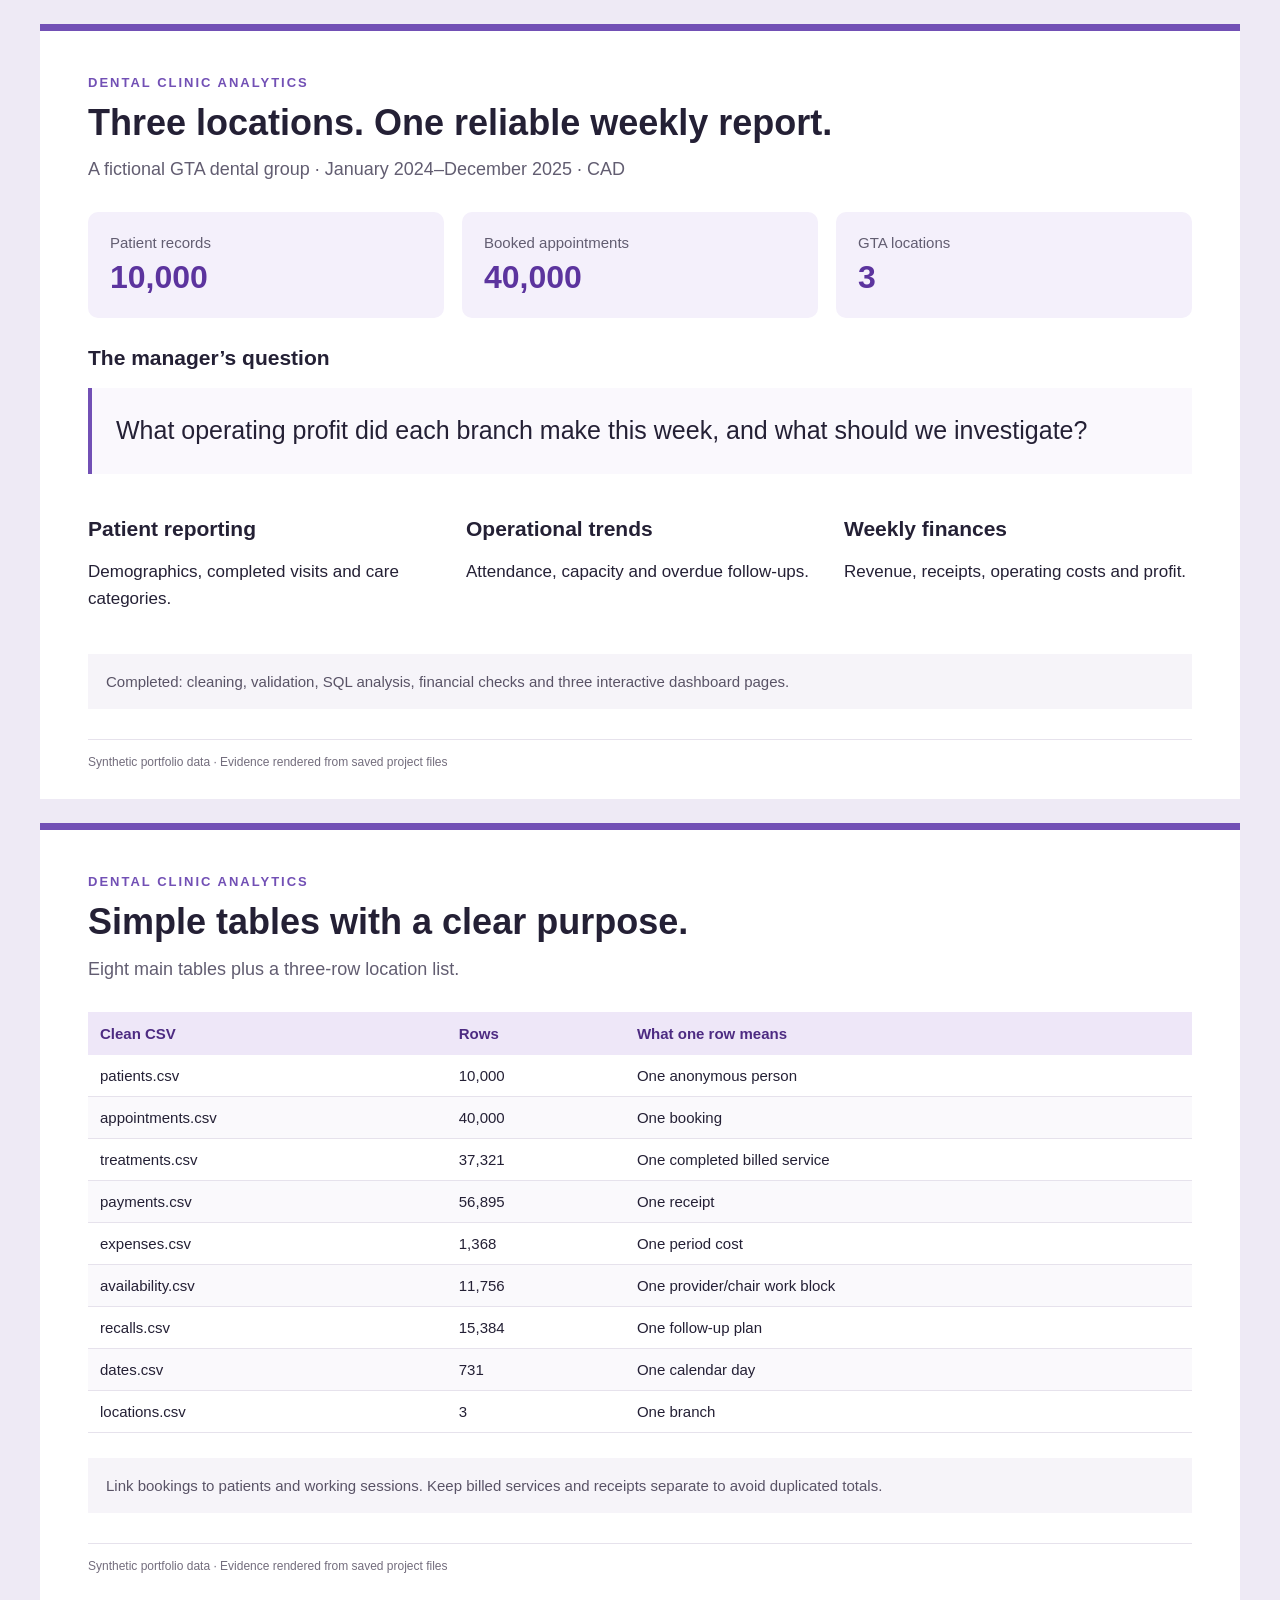
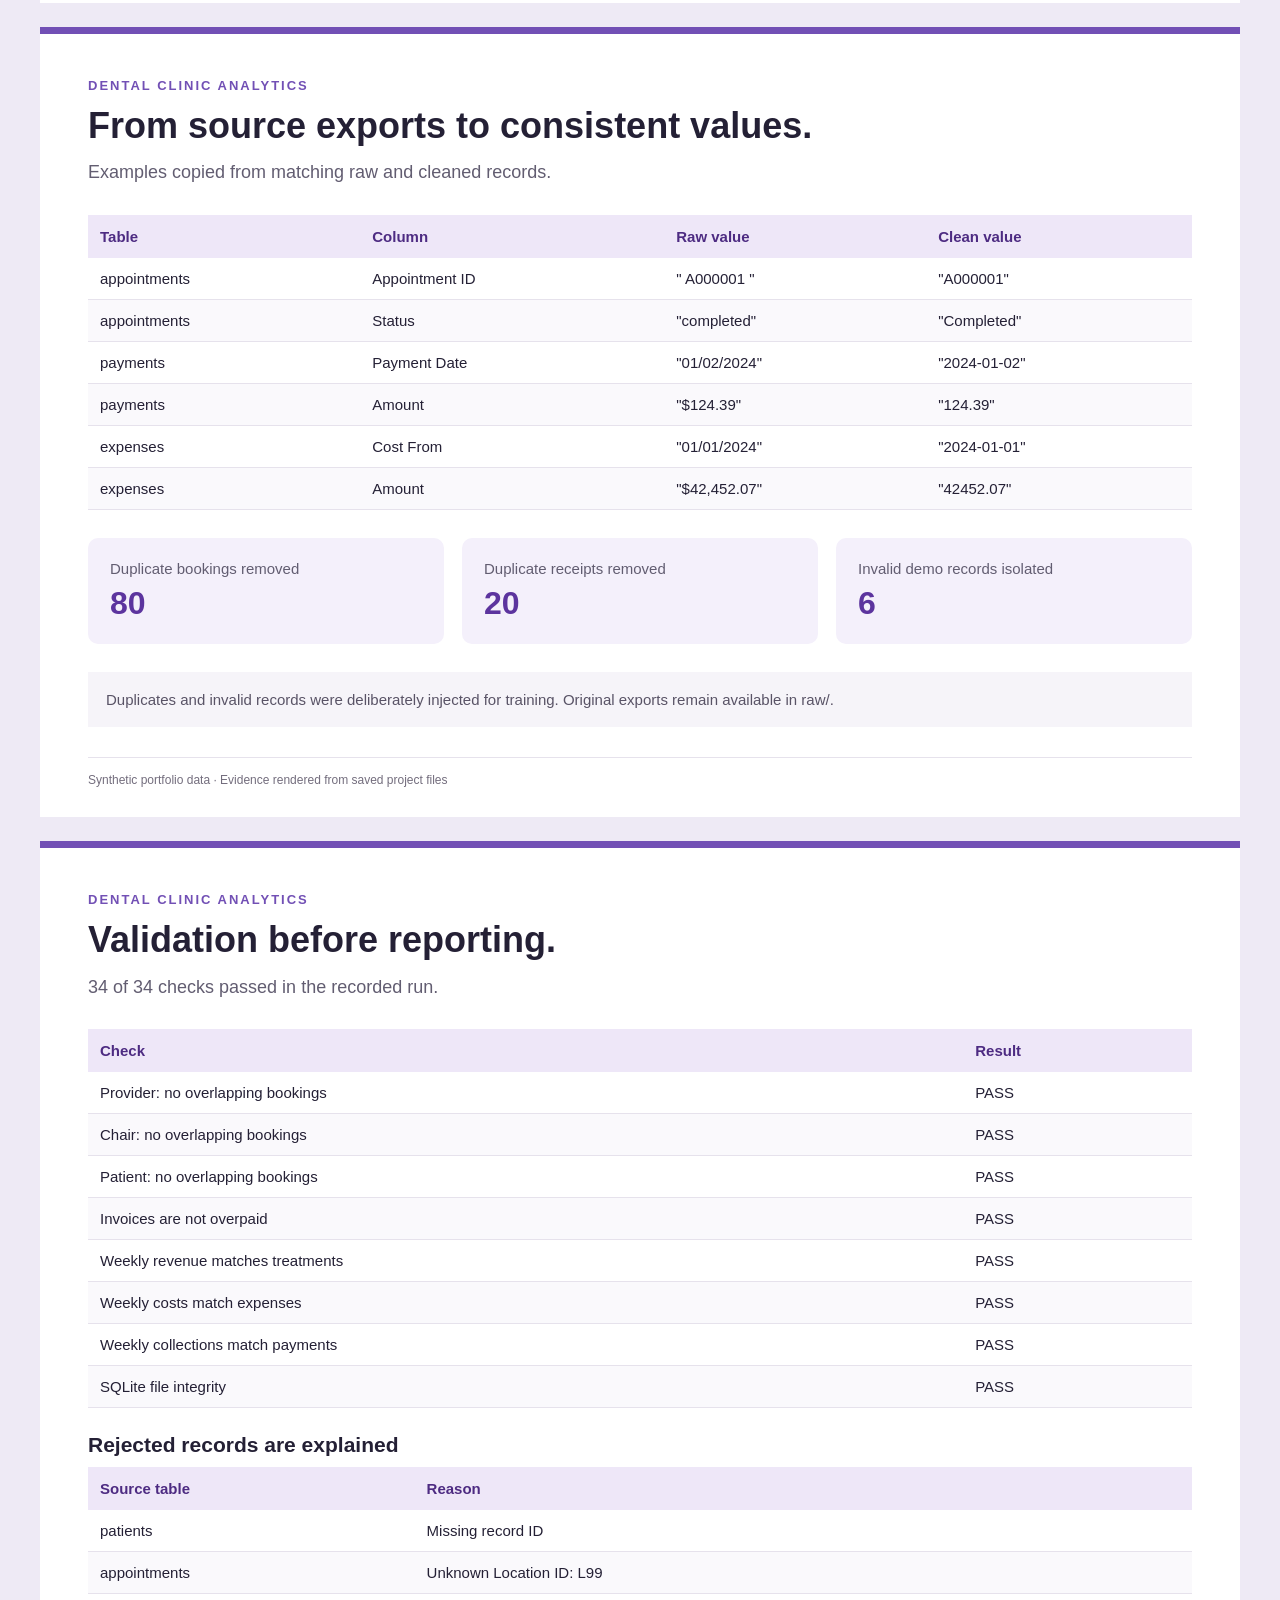
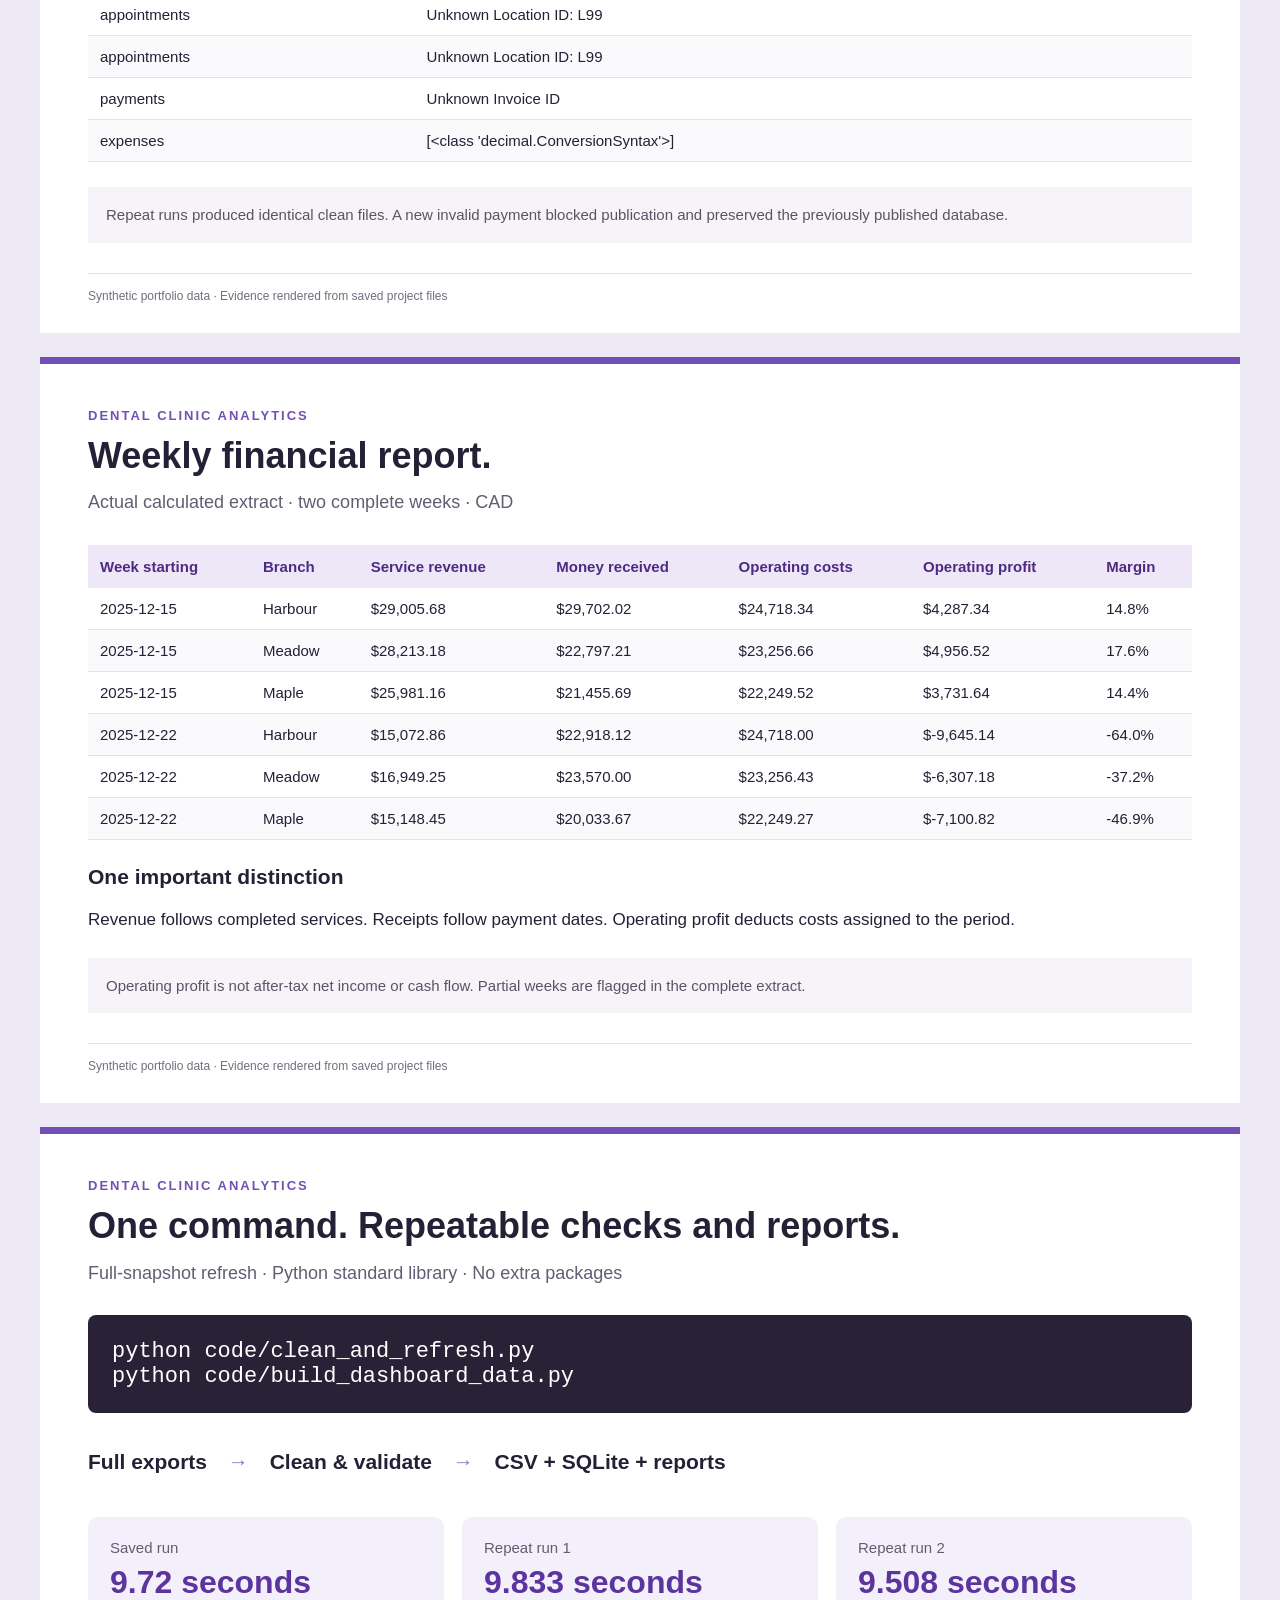
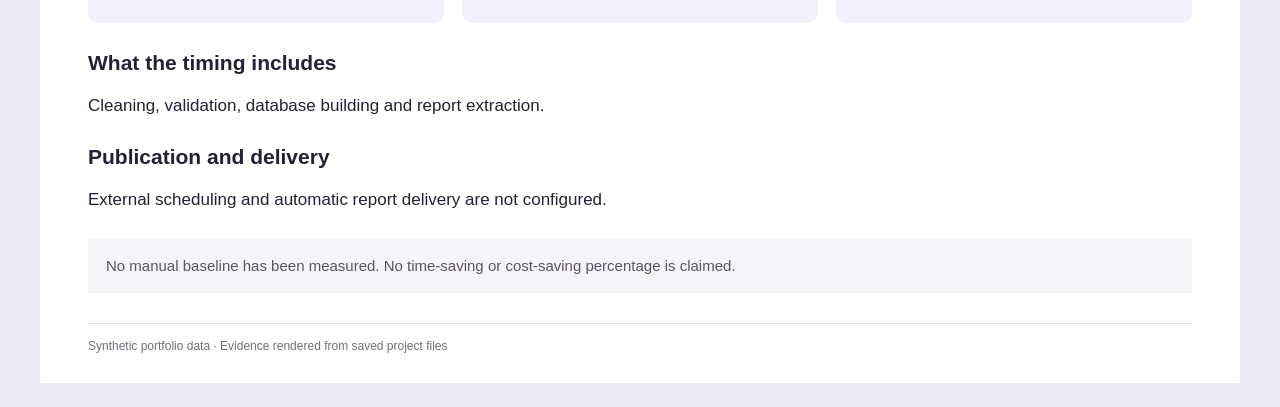
==== docs/evidence.html @ 17d29b0f "Add dental clinic analytics case study and interactive dashboards" ====
<!doctype html><html lang="en"><meta charset="utf-8"><title>Dental analytics — saved evidence</title><style>*{box-sizing:border-box}body{margin:0;background:#eeeaf5;color:#242035;font:17px -apple-system,BlinkMacSystemFont,"Segoe UI",sans-serif}section{width:1200px;background:#fff;margin:24px auto;padding:44px 48px 30px;border-top:7px solid #7250b5}h1{font-size:36px;line-height:1.15;margin:12px 0}h2{font-size:21px;margin:25px 0 10px}.eyebrow{font-size:13px;letter-spacing:2px;font-weight:700;color:#7250b5}.subtitle{color:#625d71;margin:0 0 28px;font-size:18px}.metrics{display:flex;gap:18px;margin:28px 0}.metric{flex:1;background:#f4f0fb;border-radius:10px;padding:22px}.metric div{font-size:15px;color:#625d71}.metric strong{display:block;font-size:32px;margin-top:8px;color:#5c349e}.columns{display:flex;gap:30px}.columns>div{flex:1}p{line-height:1.6}blockquote{margin:18px 0;padding:24px;border-left:4px solid #7250b5;background:#faf8fd;font-size:25px;line-height:1.5}table{width:100%;border-collapse:collapse;font-size:15px;table-layout:auto}th{text-align:left;background:#eee7f8;padding:13px 12px;color:#4d2b82}td{padding:12px;border-bottom:1px solid #e6e2ec;overflow-wrap:anywhere}tbody tr:nth-child(even){background:#faf9fc}.note{background:#f6f4f9;padding:16px 18px;color:#595366;font-size:15px;line-height:1.55;margin-top:25px}pre{font-size:22px;padding:24px;background:#292236;color:#fff;border-radius:8px}.flow{padding:15px 0;font-size:21px;font-weight:600}.flow span{padding:0 15px;color:#9476c6}footer{border-top:1px solid #e6e2ec;margin-top:30px;padding-top:15px;font-size:12px;color:#736d7d}</style><body><section id="01-project-scope"><div class="eyebrow">DENTAL CLINIC ANALYTICS</div><h1>Three locations. One reliable weekly report.</h1><p class="subtitle">A fictional GTA dental group · January 2024–December 2025 · CAD</p><div class="metrics"><div class="metric"><div>Patient records</div><strong>10,000</strong></div><div class="metric"><div>Booked appointments</div><strong>40,000</strong></div><div class="metric"><div>GTA locations</div><strong>3</strong></div></div><h2>The manager’s question</h2><blockquote>What operating profit did each branch make this week, and what should we investigate?</blockquote><div class="columns"><div><h2>Patient reporting</h2><p>Demographics, completed visits and care categories.</p></div><div><h2>Operational trends</h2><p>Attendance, capacity and overdue follow-ups.</p></div><div><h2>Weekly finances</h2><p>Revenue, receipts, operating costs and profit.</p></div></div><p class="note">Completed: cleaning, validation, SQL analysis, financial checks and three interactive dashboard pages.</p><footer>Synthetic portfolio data · Evidence rendered from saved project files</footer></section><section id="02-data-tables"><div class="eyebrow">DENTAL CLINIC ANALYTICS</div><h1>Simple tables with a clear purpose.</h1><p class="subtitle">Eight main tables plus a three-row location list.</p><table><thead><tr><th>Clean CSV</th><th>Rows</th><th>What one row means</th></tr></thead><tbody><tr><td>patients.csv</td><td>10,000</td><td>One anonymous person</td></tr><tr><td>appointments.csv</td><td>40,000</td><td>One booking</td></tr><tr><td>treatments.csv</td><td>37,321</td><td>One completed billed service</td></tr><tr><td>payments.csv</td><td>56,895</td><td>One receipt</td></tr><tr><td>expenses.csv</td><td>1,368</td><td>One period cost</td></tr><tr><td>availability.csv</td><td>11,756</td><td>One provider/chair work block</td></tr><tr><td>recalls.csv</td><td>15,384</td><td>One follow-up plan</td></tr><tr><td>dates.csv</td><td>731</td><td>One calendar day</td></tr><tr><td>locations.csv</td><td>3</td><td>One branch</td></tr></tbody></table><p class="note">Link bookings to patients and working sessions. Keep billed services and receipts separate to avoid duplicated totals.</p><footer>Synthetic portfolio data · Evidence rendered from saved project files</footer></section><section id="03-cleaning-examples"><div class="eyebrow">DENTAL CLINIC ANALYTICS</div><h1>From source exports to consistent values.</h1><p class="subtitle">Examples copied from matching raw and cleaned records.</p><table><thead><tr><th>Table</th><th>Column</th><th>Raw value</th><th>Clean value</th></tr></thead><tbody><tr><td>appointments</td><td>Appointment ID</td><td>&quot; A000001 &quot;</td><td>&quot;A000001&quot;</td></tr><tr><td>appointments</td><td>Status</td><td>&quot;completed&quot;</td><td>&quot;Completed&quot;</td></tr><tr><td>payments</td><td>Payment Date</td><td>&quot;01/02/2024&quot;</td><td>&quot;2024-01-02&quot;</td></tr><tr><td>payments</td><td>Amount</td><td>&quot;$124.39&quot;</td><td>&quot;124.39&quot;</td></tr><tr><td>expenses</td><td>Cost From</td><td>&quot;01/01/2024&quot;</td><td>&quot;2024-01-01&quot;</td></tr><tr><td>expenses</td><td>Amount</td><td>&quot;$42,452.07&quot;</td><td>&quot;42452.07&quot;</td></tr></tbody></table><div class="metrics"><div class="metric"><div>Duplicate bookings removed</div><strong>80</strong></div><div class="metric"><div>Duplicate receipts removed</div><strong>20</strong></div><div class="metric"><div>Invalid demo records isolated</div><strong>6</strong></div></div><p class="note">Duplicates and invalid records were deliberately injected for training. Original exports remain available in raw/.</p><footer>Synthetic portfolio data · Evidence rendered from saved project files</footer></section><section id="04-quality-checks"><div class="eyebrow">DENTAL CLINIC ANALYTICS</div><h1>Validation before reporting.</h1><p class="subtitle">34 of 34 checks passed in the recorded run.</p><table><thead><tr><th>Check</th><th>Result</th></tr></thead><tbody><tr><td>Provider: no overlapping bookings</td><td>PASS</td></tr><tr><td>Chair: no overlapping bookings</td><td>PASS</td></tr><tr><td>Patient: no overlapping bookings</td><td>PASS</td></tr><tr><td>Invoices are not overpaid</td><td>PASS</td></tr><tr><td>Weekly revenue matches treatments</td><td>PASS</td></tr><tr><td>Weekly costs match expenses</td><td>PASS</td></tr><tr><td>Weekly collections match payments</td><td>PASS</td></tr><tr><td>SQLite file integrity</td><td>PASS</td></tr></tbody></table><h2>Rejected records are explained</h2><table><thead><tr><th>Source table</th><th>Reason</th></tr></thead><tbody><tr><td>patients</td><td>Missing record ID</td></tr><tr><td>appointments</td><td>Unknown Location ID: L99</td></tr><tr><td>appointments</td><td>Unknown Location ID: L99</td></tr><tr><td>appointments</td><td>Unknown Location ID: L99</td></tr><tr><td>payments</td><td>Unknown Invoice ID</td></tr><tr><td>expenses</td><td>[&lt;class &#x27;decimal.ConversionSyntax&#x27;&gt;]</td></tr></tbody></table><p class="note">Repeat runs produced identical clean files. A new invalid payment blocked publication and preserved the previously published database.</p><footer>Synthetic portfolio data · Evidence rendered from saved project files</footer></section><section id="05-weekly-report"><div class="eyebrow">DENTAL CLINIC ANALYTICS</div><h1>Weekly financial report.</h1><p class="subtitle">Actual calculated extract · two complete weeks · CAD</p><table><thead><tr><th>Week starting</th><th>Branch</th><th>Service revenue</th><th>Money received</th><th>Operating costs</th><th>Operating profit</th><th>Margin</th></tr></thead><tbody><tr><td>2025-12-15</td><td>Harbour</td><td>$29,005.68</td><td>$29,702.02</td><td>$24,718.34</td><td>$4,287.34</td><td>14.8%</td></tr><tr><td>2025-12-15</td><td>Meadow</td><td>$28,213.18</td><td>$22,797.21</td><td>$23,256.66</td><td>$4,956.52</td><td>17.6%</td></tr><tr><td>2025-12-15</td><td>Maple</td><td>$25,981.16</td><td>$21,455.69</td><td>$22,249.52</td><td>$3,731.64</td><td>14.4%</td></tr><tr><td>2025-12-22</td><td>Harbour</td><td>$15,072.86</td><td>$22,918.12</td><td>$24,718.00</td><td>$-9,645.14</td><td>-64.0%</td></tr><tr><td>2025-12-22</td><td>Meadow</td><td>$16,949.25</td><td>$23,570.00</td><td>$23,256.43</td><td>$-6,307.18</td><td>-37.2%</td></tr><tr><td>2025-12-22</td><td>Maple</td><td>$15,148.45</td><td>$20,033.67</td><td>$22,249.27</td><td>$-7,100.82</td><td>-46.9%</td></tr></tbody></table><h2>One important distinction</h2><p>Revenue follows completed services. Receipts follow payment dates. Operating profit deducts costs assigned to the period.</p><p class="note">Operating profit is not after-tax net income or cash flow. Partial weeks are flagged in the complete extract.</p><footer>Synthetic portfolio data · Evidence rendered from saved project files</footer></section><section id="06-automation"><div class="eyebrow">DENTAL CLINIC ANALYTICS</div><h1>One command. Repeatable checks and reports.</h1><p class="subtitle">Full-snapshot refresh · Python standard library · No extra packages</p><pre>python code/clean_and_refresh.py<br>python code/build_dashboard_data.py</pre><div class="flow">Full exports <span>→</span> Clean &amp; validate <span>→</span> CSV + SQLite + reports</div><div class="metrics"><div class="metric"><div>Saved run</div><strong>9.72 seconds</strong></div><div class="metric"><div>Repeat run 1</div><strong>9.833 seconds</strong></div><div class="metric"><div>Repeat run 2</div><strong>9.508 seconds</strong></div></div><h2>What the timing includes</h2><p>Cleaning, validation, database building and report extraction.</p><h2>Publication and delivery</h2><p>External scheduling and automatic report delivery are not configured.</p><p class="note">No manual baseline has been measured. No time-saving or cost-saving percentage is claimed.</p><footer>Synthetic portfolio data · Evidence rendered from saved project files</footer></section></body></html>
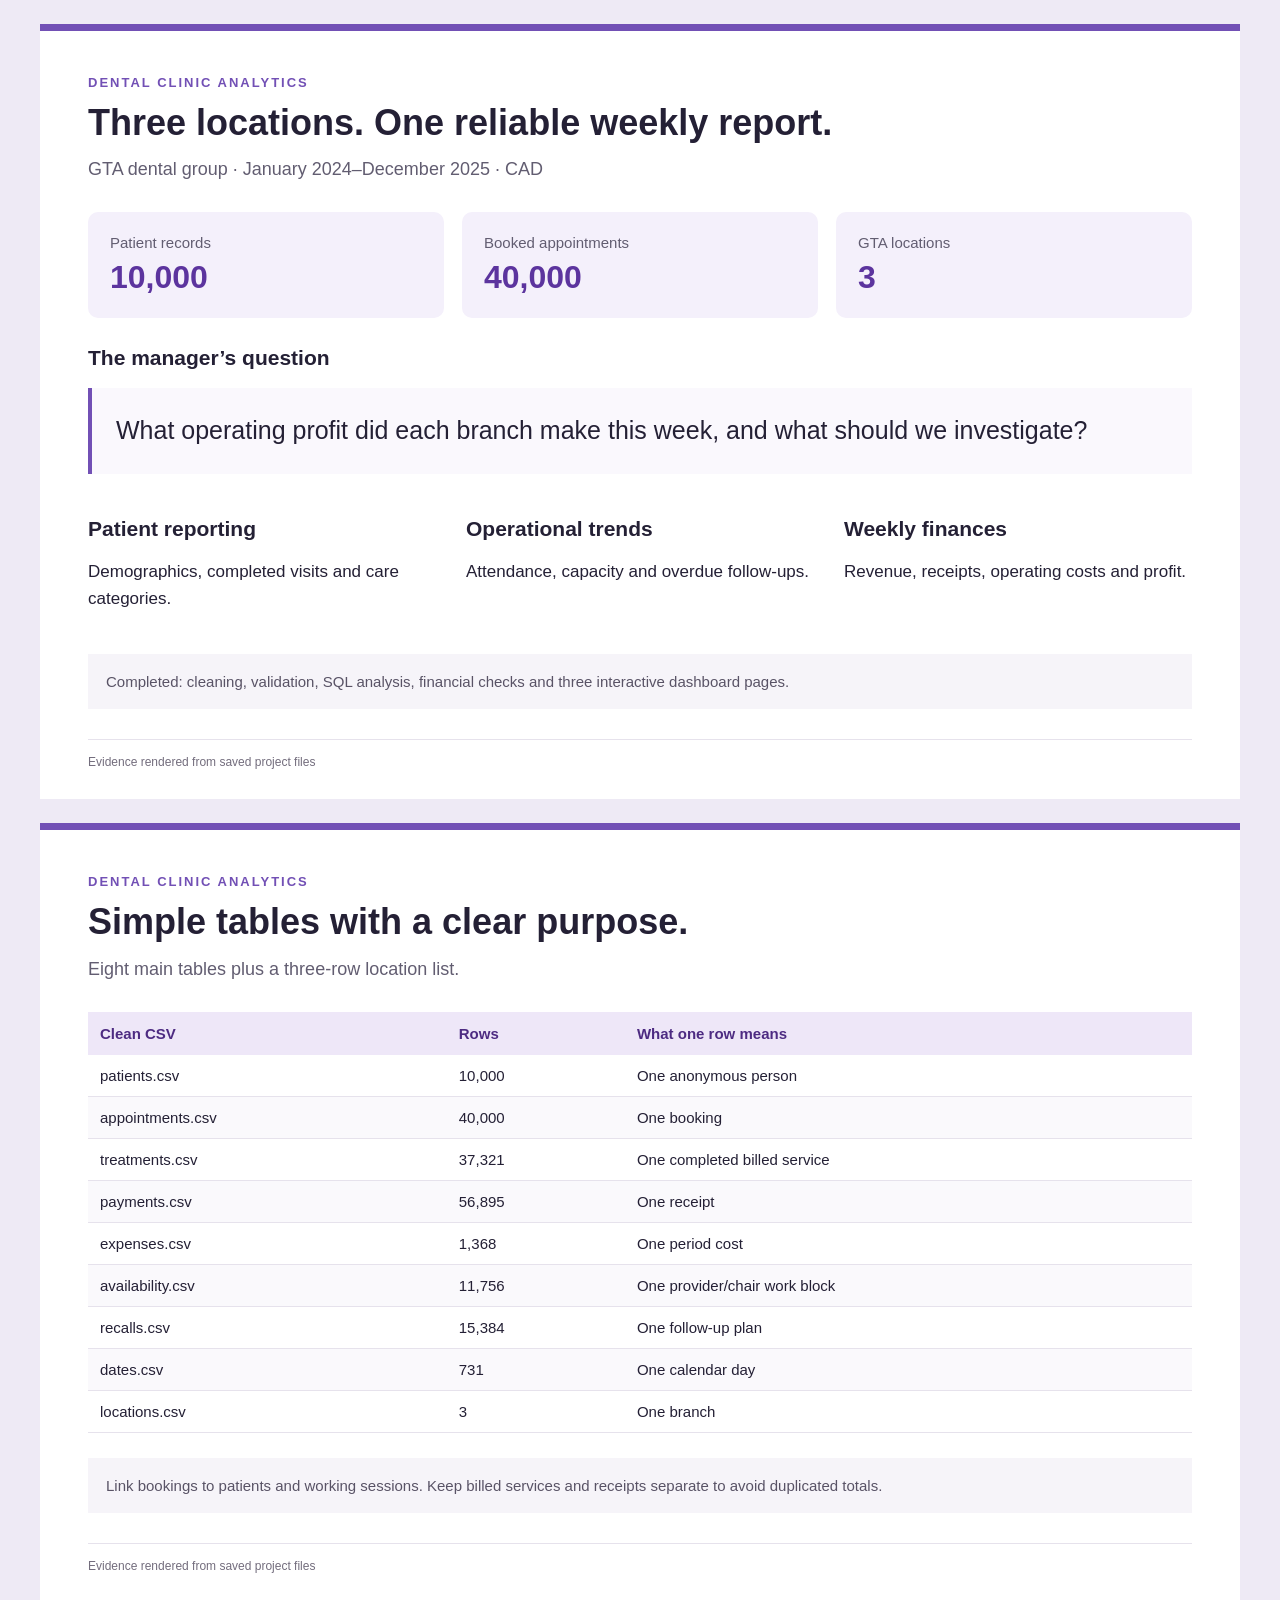
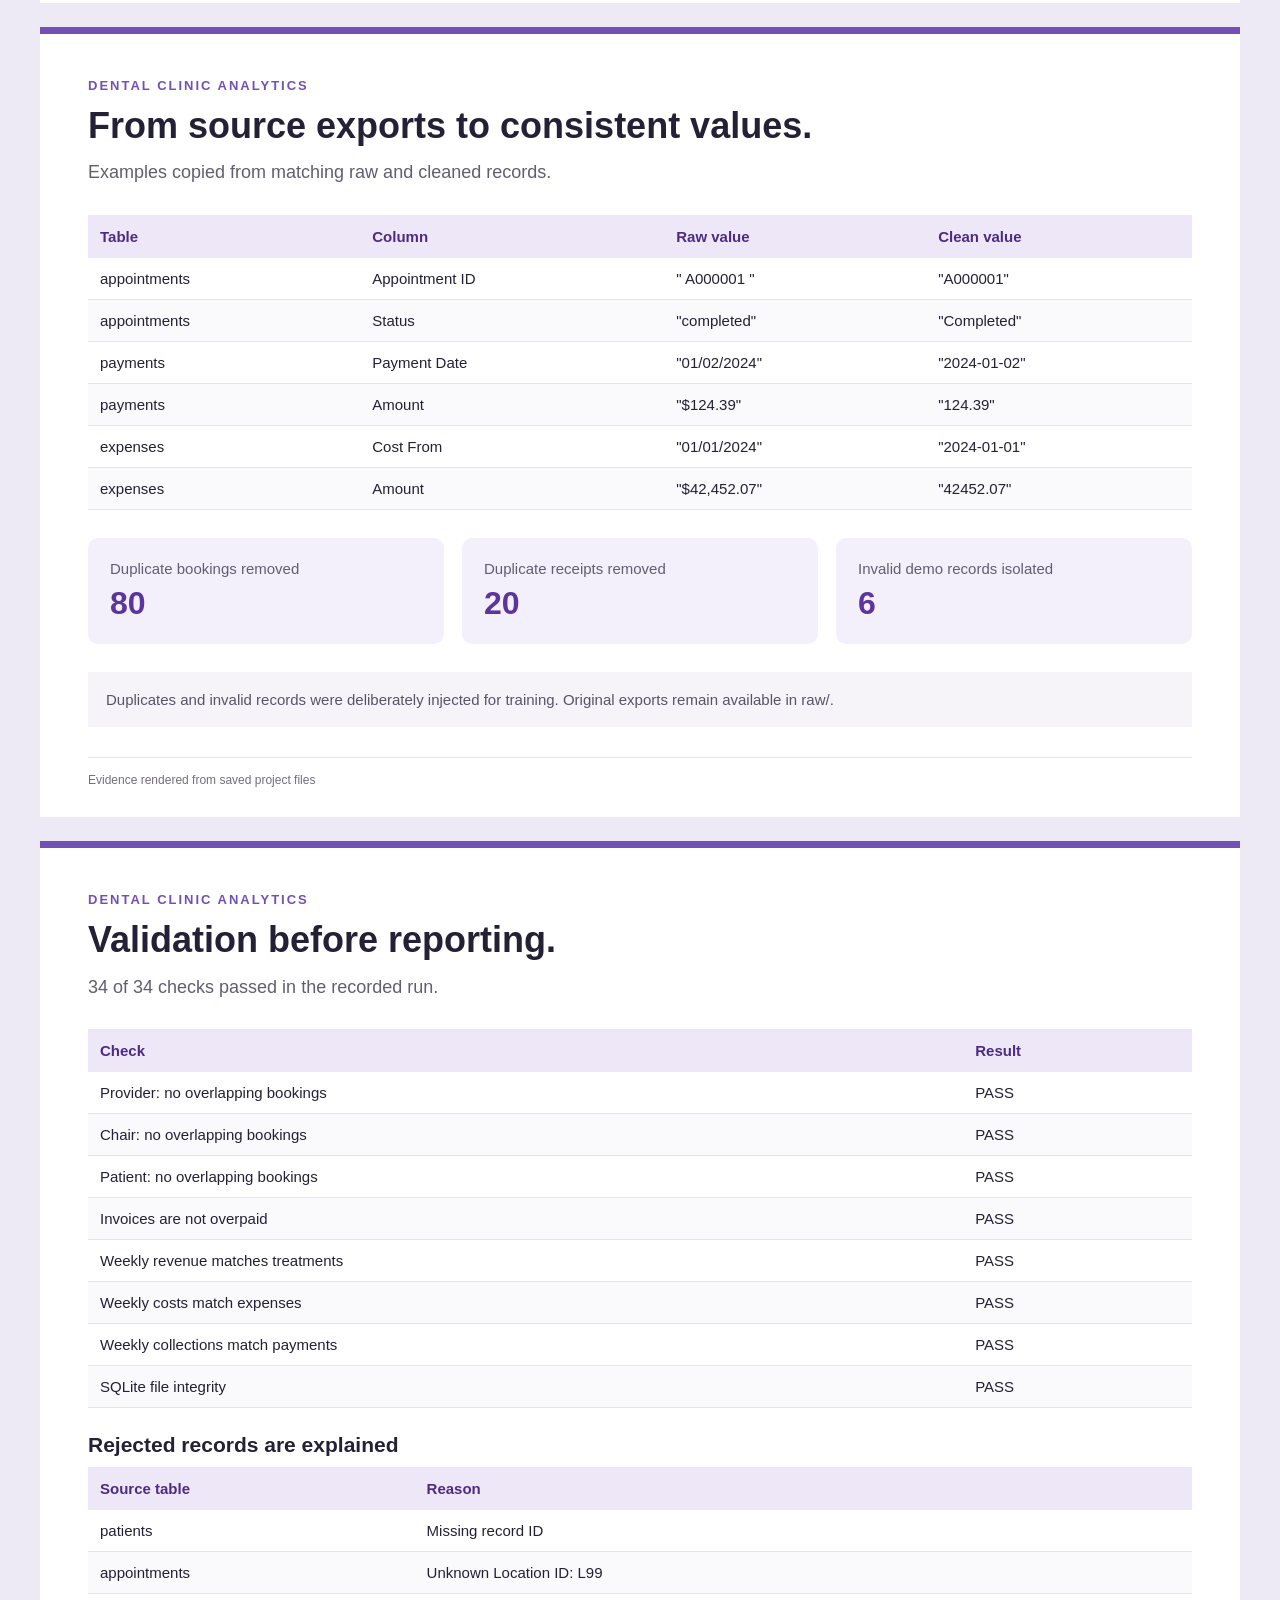
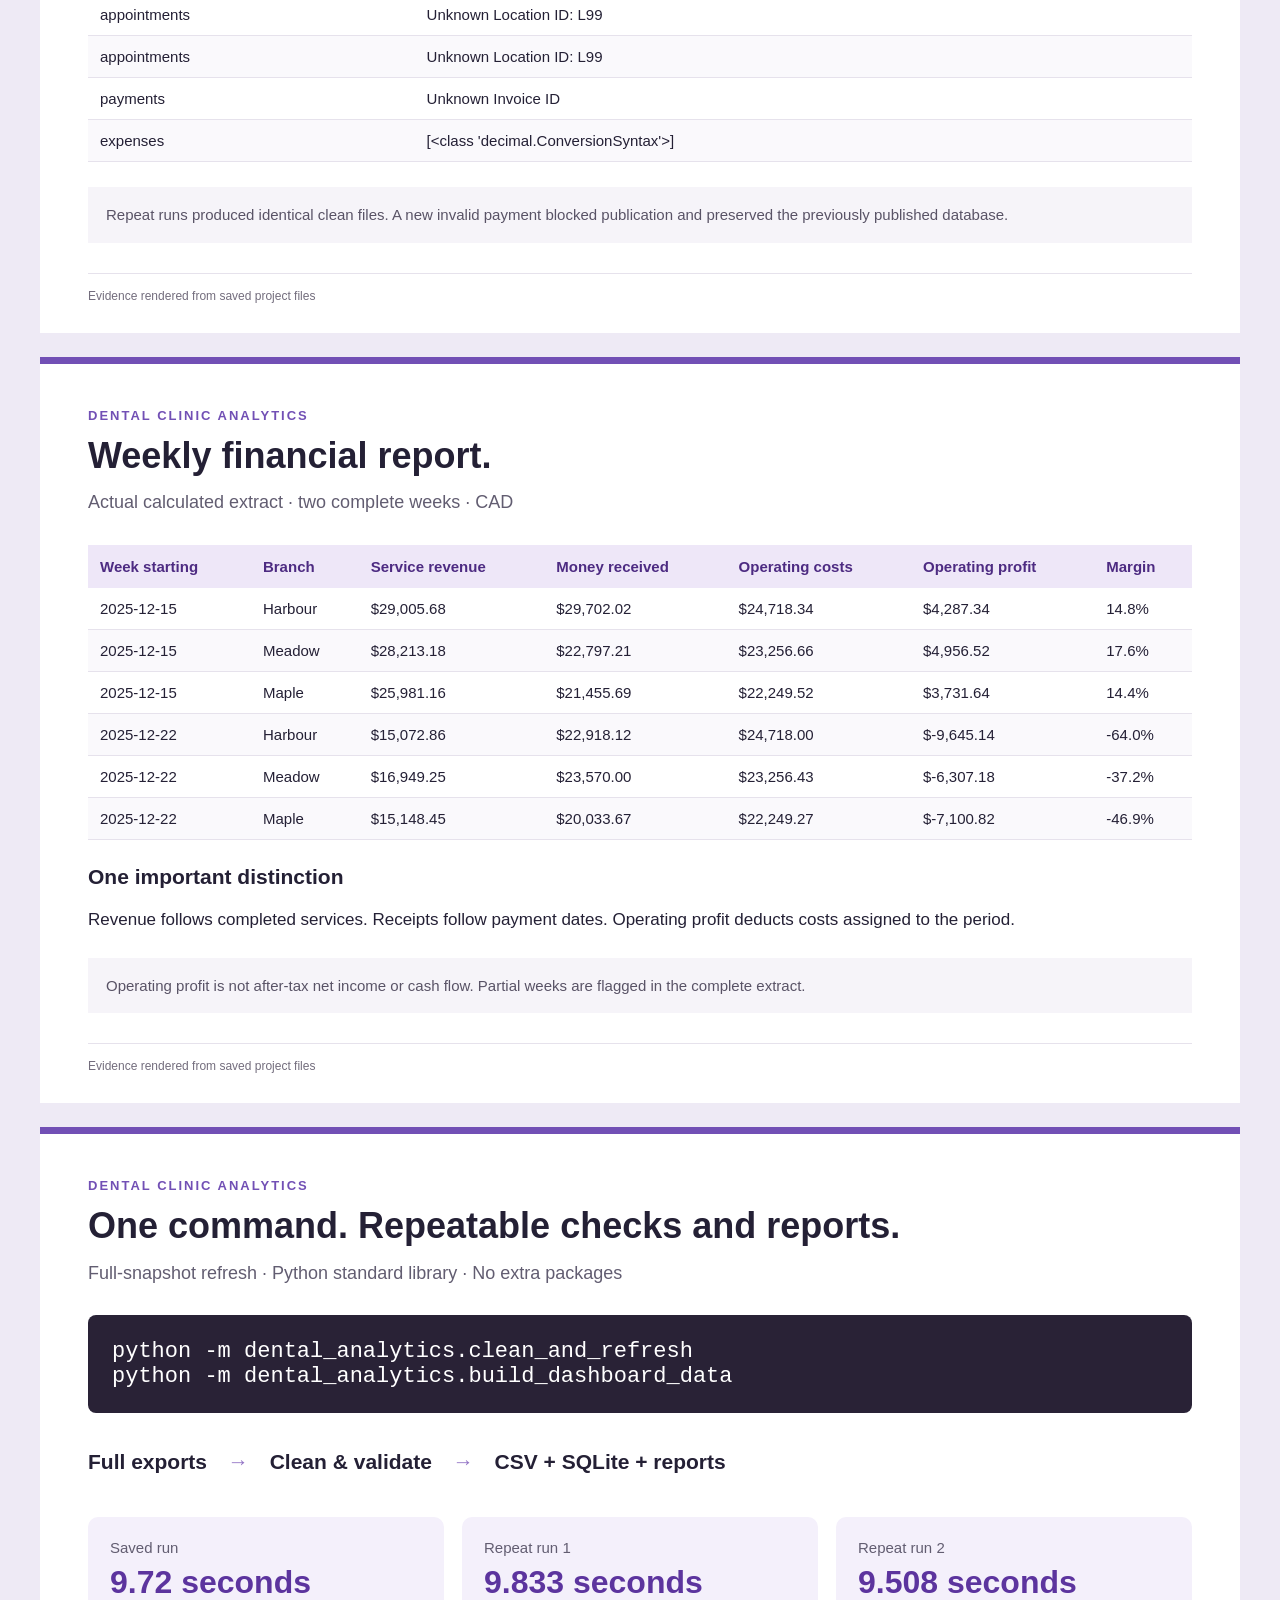
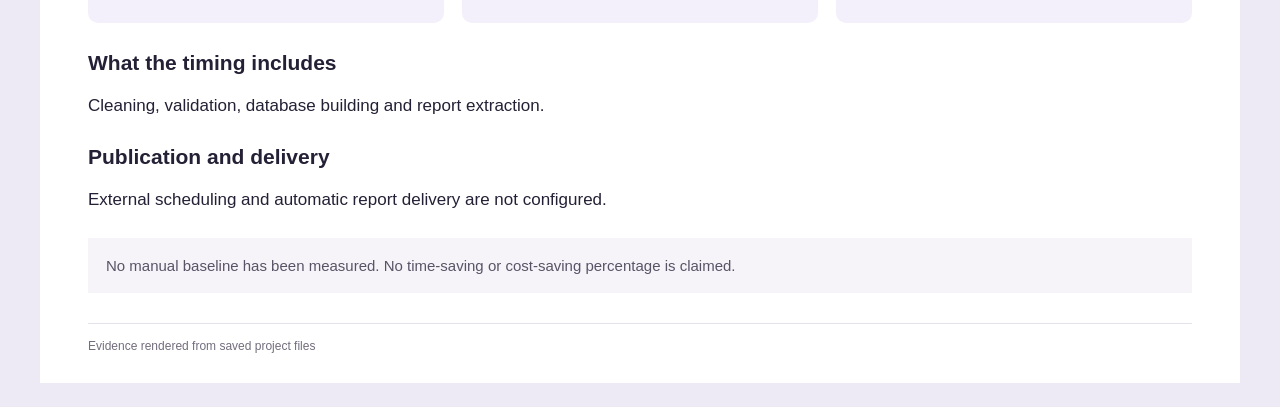
==== commit d15b22db: "Refactor reporting pipeline and verify unchanged results" ====
--- a/docs/evidence.html
+++ b/docs/evidence.html
@@ -1 +1 @@
-<!doctype html><html lang="en"><meta charset="utf-8"><title>Dental analytics — saved evidence</title><style>*{box-sizing:border-box}body{margin:0;background:#eeeaf5;color:#242035;font:17px -apple-system,BlinkMacSystemFont,"Segoe UI",sans-serif}section{width:1200px;background:#fff;margin:24px auto;padding:44px 48px 30px;border-top:7px solid #7250b5}h1{font-size:36px;line-height:1.15;margin:12px 0}h2{font-size:21px;margin:25px 0 10px}.eyebrow{font-size:13px;letter-spacing:2px;font-weight:700;color:#7250b5}.subtitle{color:#625d71;margin:0 0 28px;font-size:18px}.metrics{display:flex;gap:18px;margin:28px 0}.metric{flex:1;background:#f4f0fb;border-radius:10px;padding:22px}.metric div{font-size:15px;color:#625d71}.metric strong{display:block;font-size:32px;margin-top:8px;color:#5c349e}.columns{display:flex;gap:30px}.columns>div{flex:1}p{line-height:1.6}blockquote{margin:18px 0;padding:24px;border-left:4px solid #7250b5;background:#faf8fd;font-size:25px;line-height:1.5}table{width:100%;border-collapse:collapse;font-size:15px;table-layout:auto}th{text-align:left;background:#eee7f8;padding:13px 12px;color:#4d2b82}td{padding:12px;border-bottom:1px solid #e6e2ec;overflow-wrap:anywhere}tbody tr:nth-child(even){background:#faf9fc}.note{background:#f6f4f9;padding:16px 18px;color:#595366;font-size:15px;line-height:1.55;margin-top:25px}pre{font-size:22px;padding:24px;background:#292236;color:#fff;border-radius:8px}.flow{padding:15px 0;font-size:21px;font-weight:600}.flow span{padding:0 15px;color:#9476c6}footer{border-top:1px solid #e6e2ec;margin-top:30px;padding-top:15px;font-size:12px;color:#736d7d}</style><body><section id="01-project-scope"><div class="eyebrow">DENTAL CLINIC ANALYTICS</div><h1>Three locations. One reliable weekly report.</h1><p class="subtitle">A fictional GTA dental group · January 2024–December 2025 · CAD</p><div class="metrics"><div class="metric"><div>Patient records</div><strong>10,000</strong></div><div class="metric"><div>Booked appointments</div><strong>40,000</strong></div><div class="metric"><div>GTA locations</div><strong>3</strong></div></div><h2>The manager’s question</h2><blockquote>What operating profit did each branch make this week, and what should we investigate?</blockquote><div class="columns"><div><h2>Patient reporting</h2><p>Demographics, completed visits and care categories.</p></div><div><h2>Operational trends</h2><p>Attendance, capacity and overdue follow-ups.</p></div><div><h2>Weekly finances</h2><p>Revenue, receipts, operating costs and profit.</p></div></div><p class="note">Completed: cleaning, validation, SQL analysis, financial checks and three interactive dashboard pages.</p><footer>Synthetic portfolio data · Evidence rendered from saved project files</footer></section><section id="02-data-tables"><div class="eyebrow">DENTAL CLINIC ANALYTICS</div><h1>Simple tables with a clear purpose.</h1><p class="subtitle">Eight main tables plus a three-row location list.</p><table><thead><tr><th>Clean CSV</th><th>Rows</th><th>What one row means</th></tr></thead><tbody><tr><td>patients.csv</td><td>10,000</td><td>One anonymous person</td></tr><tr><td>appointments.csv</td><td>40,000</td><td>One booking</td></tr><tr><td>treatments.csv</td><td>37,321</td><td>One completed billed service</td></tr><tr><td>payments.csv</td><td>56,895</td><td>One receipt</td></tr><tr><td>expenses.csv</td><td>1,368</td><td>One period cost</td></tr><tr><td>availability.csv</td><td>11,756</td><td>One provider/chair work block</td></tr><tr><td>recalls.csv</td><td>15,384</td><td>One follow-up plan</td></tr><tr><td>dates.csv</td><td>731</td><td>One calendar day</td></tr><tr><td>locations.csv</td><td>3</td><td>One branch</td></tr></tbody></table><p class="note">Link bookings to patients and working sessions. Keep billed services and receipts separate to avoid duplicated totals.</p><footer>Synthetic portfolio data · Evidence rendered from saved project files</footer></section><section id="03-cleaning-examples"><div class="eyebrow">DENTAL CLINIC ANALYTICS</div><h1>From source exports to consistent values.</h1><p class="subtitle">Examples copied from matching raw and cleaned records.</p><table><thead><tr><th>Table</th><th>Column</th><th>Raw value</th><th>Clean value</th></tr></thead><tbody><tr><td>appointments</td><td>Appointment ID</td><td>&quot; A000001 &quot;</td><td>&quot;A000001&quot;</td></tr><tr><td>appointments</td><td>Status</td><td>&quot;completed&quot;</td><td>&quot;Completed&quot;</td></tr><tr><td>payments</td><td>Payment Date</td><td>&quot;01/02/2024&quot;</td><td>&quot;2024-01-02&quot;</td></tr><tr><td>payments</td><td>Amount</td><td>&quot;$124.39&quot;</td><td>&quot;124.39&quot;</td></tr><tr><td>expenses</td><td>Cost From</td><td>&quot;01/01/2024&quot;</td><td>&quot;2024-01-01&quot;</td></tr><tr><td>expenses</td><td>Amount</td><td>&quot;$42,452.07&quot;</td><td>&quot;42452.07&quot;</td></tr></tbody></table><div class="metrics"><div class="metric"><div>Duplicate bookings removed</div><strong>80</strong></div><div class="metric"><div>Duplicate receipts removed</div><strong>20</strong></div><div class="metric"><div>Invalid demo records isolated</div><strong>6</strong></div></div><p class="note">Duplicates and invalid records were deliberately injected for training. Original exports remain available in raw/.</p><footer>Synthetic portfolio data · Evidence rendered from saved project files</footer></section><section id="04-quality-checks"><div class="eyebrow">DENTAL CLINIC ANALYTICS</div><h1>Validation before reporting.</h1><p class="subtitle">34 of 34 checks passed in the recorded run.</p><table><thead><tr><th>Check</th><th>Result</th></tr></thead><tbody><tr><td>Provider: no overlapping bookings</td><td>PASS</td></tr><tr><td>Chair: no overlapping bookings</td><td>PASS</td></tr><tr><td>Patient: no overlapping bookings</td><td>PASS</td></tr><tr><td>Invoices are not overpaid</td><td>PASS</td></tr><tr><td>Weekly revenue matches treatments</td><td>PASS</td></tr><tr><td>Weekly costs match expenses</td><td>PASS</td></tr><tr><td>Weekly collections match payments</td><td>PASS</td></tr><tr><td>SQLite file integrity</td><td>PASS</td></tr></tbody></table><h2>Rejected records are explained</h2><table><thead><tr><th>Source table</th><th>Reason</th></tr></thead><tbody><tr><td>patients</td><td>Missing record ID</td></tr><tr><td>appointments</td><td>Unknown Location ID: L99</td></tr><tr><td>appointments</td><td>Unknown Location ID: L99</td></tr><tr><td>appointments</td><td>Unknown Location ID: L99</td></tr><tr><td>payments</td><td>Unknown Invoice ID</td></tr><tr><td>expenses</td><td>[&lt;class &#x27;decimal.ConversionSyntax&#x27;&gt;]</td></tr></tbody></table><p class="note">Repeat runs produced identical clean files. A new invalid payment blocked publication and preserved the previously published database.</p><footer>Synthetic portfolio data · Evidence rendered from saved project files</footer></section><section id="05-weekly-report"><div class="eyebrow">DENTAL CLINIC ANALYTICS</div><h1>Weekly financial report.</h1><p class="subtitle">Actual calculated extract · two complete weeks · CAD</p><table><thead><tr><th>Week starting</th><th>Branch</th><th>Service revenue</th><th>Money received</th><th>Operating costs</th><th>Operating profit</th><th>Margin</th></tr></thead><tbody><tr><td>2025-12-15</td><td>Harbour</td><td>$29,005.68</td><td>$29,702.02</td><td>$24,718.34</td><td>$4,287.34</td><td>14.8%</td></tr><tr><td>2025-12-15</td><td>Meadow</td><td>$28,213.18</td><td>$22,797.21</td><td>$23,256.66</td><td>$4,956.52</td><td>17.6%</td></tr><tr><td>2025-12-15</td><td>Maple</td><td>$25,981.16</td><td>$21,455.69</td><td>$22,249.52</td><td>$3,731.64</td><td>14.4%</td></tr><tr><td>2025-12-22</td><td>Harbour</td><td>$15,072.86</td><td>$22,918.12</td><td>$24,718.00</td><td>$-9,645.14</td><td>-64.0%</td></tr><tr><td>2025-12-22</td><td>Meadow</td><td>$16,949.25</td><td>$23,570.00</td><td>$23,256.43</td><td>$-6,307.18</td><td>-37.2%</td></tr><tr><td>2025-12-22</td><td>Maple</td><td>$15,148.45</td><td>$20,033.67</td><td>$22,249.27</td><td>$-7,100.82</td><td>-46.9%</td></tr></tbody></table><h2>One important distinction</h2><p>Revenue follows completed services. Receipts follow payment dates. Operating profit deducts costs assigned to the period.</p><p class="note">Operating profit is not after-tax net income or cash flow. Partial weeks are flagged in the complete extract.</p><footer>Synthetic portfolio data · Evidence rendered from saved project files</footer></section><section id="06-automation"><div class="eyebrow">DENTAL CLINIC ANALYTICS</div><h1>One command. Repeatable checks and reports.</h1><p class="subtitle">Full-snapshot refresh · Python standard library · No extra packages</p><pre>python code/clean_and_refresh.py<br>python code/build_dashboard_data.py</pre><div class="flow">Full exports <span>→</span> Clean &amp; validate <span>→</span> CSV + SQLite + reports</div><div class="metrics"><div class="metric"><div>Saved run</div><strong>9.72 seconds</strong></div><div class="metric"><div>Repeat run 1</div><strong>9.833 seconds</strong></div><div class="metric"><div>Repeat run 2</div><strong>9.508 seconds</strong></div></div><h2>What the timing includes</h2><p>Cleaning, validation, database building and report extraction.</p><h2>Publication and delivery</h2><p>External scheduling and automatic report delivery are not configured.</p><p class="note">No manual baseline has been measured. No time-saving or cost-saving percentage is claimed.</p><footer>Synthetic portfolio data · Evidence rendered from saved project files</footer></section></body></html>+<!doctype html><html lang="en"><meta charset="utf-8"><title>Dental analytics — saved evidence</title><style>*{box-sizing:border-box}body{margin:0;background:#eeeaf5;color:#242035;font:17px -apple-system,BlinkMacSystemFont,"Segoe UI",sans-serif}section{width:1200px;background:#fff;margin:24px auto;padding:44px 48px 30px;border-top:7px solid #7250b5}h1{font-size:36px;line-height:1.15;margin:12px 0}h2{font-size:21px;margin:25px 0 10px}.eyebrow{font-size:13px;letter-spacing:2px;font-weight:700;color:#7250b5}.subtitle{color:#625d71;margin:0 0 28px;font-size:18px}.metrics{display:flex;gap:18px;margin:28px 0}.metric{flex:1;background:#f4f0fb;border-radius:10px;padding:22px}.metric div{font-size:15px;color:#625d71}.metric strong{display:block;font-size:32px;margin-top:8px;color:#5c349e}.columns{display:flex;gap:30px}.columns>div{flex:1}p{line-height:1.6}blockquote{margin:18px 0;padding:24px;border-left:4px solid #7250b5;background:#faf8fd;font-size:25px;line-height:1.5}table{width:100%;border-collapse:collapse;font-size:15px;table-layout:auto}th{text-align:left;background:#eee7f8;padding:13px 12px;color:#4d2b82}td{padding:12px;border-bottom:1px solid #e6e2ec;overflow-wrap:anywhere}tbody tr:nth-child(even){background:#faf9fc}.note{background:#f6f4f9;padding:16px 18px;color:#595366;font-size:15px;line-height:1.55;margin-top:25px}pre{font-size:22px;padding:24px;background:#292236;color:#fff;border-radius:8px}.flow{padding:15px 0;font-size:21px;font-weight:600}.flow span{padding:0 15px;color:#9476c6}footer{border-top:1px solid #e6e2ec;margin-top:30px;padding-top:15px;font-size:12px;color:#736d7d}</style><body><section id="01-project-scope"><div class="eyebrow">DENTAL CLINIC ANALYTICS</div><h1>Three locations. One reliable weekly report.</h1><p class="subtitle">GTA dental group · January 2024–December 2025 · CAD</p><div class="metrics"><div class="metric"><div>Patient records</div><strong>10,000</strong></div><div class="metric"><div>Booked appointments</div><strong>40,000</strong></div><div class="metric"><div>GTA locations</div><strong>3</strong></div></div><h2>The manager’s question</h2><blockquote>What operating profit did each branch make this week, and what should we investigate?</blockquote><div class="columns"><div><h2>Patient reporting</h2><p>Demographics, completed visits and care categories.</p></div><div><h2>Operational trends</h2><p>Attendance, capacity and overdue follow-ups.</p></div><div><h2>Weekly finances</h2><p>Revenue, receipts, operating costs and profit.</p></div></div><p class="note">Completed: cleaning, validation, SQL analysis, financial checks and three interactive dashboard pages.</p><footer>Evidence rendered from saved project files</footer></section><section id="02-data-tables"><div class="eyebrow">DENTAL CLINIC ANALYTICS</div><h1>Simple tables with a clear purpose.</h1><p class="subtitle">Eight main tables plus a three-row location list.</p><table><thead><tr><th>Clean CSV</th><th>Rows</th><th>What one row means</th></tr></thead><tbody><tr><td>patients.csv</td><td>10,000</td><td>One anonymous person</td></tr><tr><td>appointments.csv</td><td>40,000</td><td>One booking</td></tr><tr><td>treatments.csv</td><td>37,321</td><td>One completed billed service</td></tr><tr><td>payments.csv</td><td>56,895</td><td>One receipt</td></tr><tr><td>expenses.csv</td><td>1,368</td><td>One period cost</td></tr><tr><td>availability.csv</td><td>11,756</td><td>One provider/chair work block</td></tr><tr><td>recalls.csv</td><td>15,384</td><td>One follow-up plan</td></tr><tr><td>dates.csv</td><td>731</td><td>One calendar day</td></tr><tr><td>locations.csv</td><td>3</td><td>One branch</td></tr></tbody></table><p class="note">Link bookings to patients and working sessions. Keep billed services and receipts separate to avoid duplicated totals.</p><footer>Evidence rendered from saved project files</footer></section><section id="03-cleaning-examples"><div class="eyebrow">DENTAL CLINIC ANALYTICS</div><h1>From source exports to consistent values.</h1><p class="subtitle">Examples copied from matching raw and cleaned records.</p><table><thead><tr><th>Table</th><th>Column</th><th>Raw value</th><th>Clean value</th></tr></thead><tbody><tr><td>appointments</td><td>Appointment ID</td><td>&quot; A000001 &quot;</td><td>&quot;A000001&quot;</td></tr><tr><td>appointments</td><td>Status</td><td>&quot;completed&quot;</td><td>&quot;Completed&quot;</td></tr><tr><td>payments</td><td>Payment Date</td><td>&quot;01/02/2024&quot;</td><td>&quot;2024-01-02&quot;</td></tr><tr><td>payments</td><td>Amount</td><td>&quot;$124.39&quot;</td><td>&quot;124.39&quot;</td></tr><tr><td>expenses</td><td>Cost From</td><td>&quot;01/01/2024&quot;</td><td>&quot;2024-01-01&quot;</td></tr><tr><td>expenses</td><td>Amount</td><td>&quot;$42,452.07&quot;</td><td>&quot;42452.07&quot;</td></tr></tbody></table><div class="metrics"><div class="metric"><div>Duplicate bookings removed</div><strong>80</strong></div><div class="metric"><div>Duplicate receipts removed</div><strong>20</strong></div><div class="metric"><div>Invalid demo records isolated</div><strong>6</strong></div></div><p class="note">Duplicates and invalid records were deliberately injected for training. Original exports remain available in raw/.</p><footer>Evidence rendered from saved project files</footer></section><section id="04-quality-checks"><div class="eyebrow">DENTAL CLINIC ANALYTICS</div><h1>Validation before reporting.</h1><p class="subtitle">34 of 34 checks passed in the recorded run.</p><table><thead><tr><th>Check</th><th>Result</th></tr></thead><tbody><tr><td>Provider: no overlapping bookings</td><td>PASS</td></tr><tr><td>Chair: no overlapping bookings</td><td>PASS</td></tr><tr><td>Patient: no overlapping bookings</td><td>PASS</td></tr><tr><td>Invoices are not overpaid</td><td>PASS</td></tr><tr><td>Weekly revenue matches treatments</td><td>PASS</td></tr><tr><td>Weekly costs match expenses</td><td>PASS</td></tr><tr><td>Weekly collections match payments</td><td>PASS</td></tr><tr><td>SQLite file integrity</td><td>PASS</td></tr></tbody></table><h2>Rejected records are explained</h2><table><thead><tr><th>Source table</th><th>Reason</th></tr></thead><tbody><tr><td>patients</td><td>Missing record ID</td></tr><tr><td>appointments</td><td>Unknown Location ID: L99</td></tr><tr><td>appointments</td><td>Unknown Location ID: L99</td></tr><tr><td>appointments</td><td>Unknown Location ID: L99</td></tr><tr><td>payments</td><td>Unknown Invoice ID</td></tr><tr><td>expenses</td><td>[&lt;class &#x27;decimal.ConversionSyntax&#x27;&gt;]</td></tr></tbody></table><p class="note">Repeat runs produced identical clean files. A new invalid payment blocked publication and preserved the previously published database.</p><footer>Evidence rendered from saved project files</footer></section><section id="05-weekly-report"><div class="eyebrow">DENTAL CLINIC ANALYTICS</div><h1>Weekly financial report.</h1><p class="subtitle">Actual calculated extract · two complete weeks · CAD</p><table><thead><tr><th>Week starting</th><th>Branch</th><th>Service revenue</th><th>Money received</th><th>Operating costs</th><th>Operating profit</th><th>Margin</th></tr></thead><tbody><tr><td>2025-12-15</td><td>Harbour</td><td>$29,005.68</td><td>$29,702.02</td><td>$24,718.34</td><td>$4,287.34</td><td>14.8%</td></tr><tr><td>2025-12-15</td><td>Meadow</td><td>$28,213.18</td><td>$22,797.21</td><td>$23,256.66</td><td>$4,956.52</td><td>17.6%</td></tr><tr><td>2025-12-15</td><td>Maple</td><td>$25,981.16</td><td>$21,455.69</td><td>$22,249.52</td><td>$3,731.64</td><td>14.4%</td></tr><tr><td>2025-12-22</td><td>Harbour</td><td>$15,072.86</td><td>$22,918.12</td><td>$24,718.00</td><td>$-9,645.14</td><td>-64.0%</td></tr><tr><td>2025-12-22</td><td>Meadow</td><td>$16,949.25</td><td>$23,570.00</td><td>$23,256.43</td><td>$-6,307.18</td><td>-37.2%</td></tr><tr><td>2025-12-22</td><td>Maple</td><td>$15,148.45</td><td>$20,033.67</td><td>$22,249.27</td><td>$-7,100.82</td><td>-46.9%</td></tr></tbody></table><h2>One important distinction</h2><p>Revenue follows completed services. Receipts follow payment dates. Operating profit deducts costs assigned to the period.</p><p class="note">Operating profit is not after-tax net income or cash flow. Partial weeks are flagged in the complete extract.</p><footer>Evidence rendered from saved project files</footer></section><section id="06-automation"><div class="eyebrow">DENTAL CLINIC ANALYTICS</div><h1>One command. Repeatable checks and reports.</h1><p class="subtitle">Full-snapshot refresh · Python standard library · No extra packages</p><pre>python -m dental_analytics.clean_and_refresh<br>python -m dental_analytics.build_dashboard_data</pre><div class="flow">Full exports <span>→</span> Clean &amp; validate <span>→</span> CSV + SQLite + reports</div><div class="metrics"><div class="metric"><div>Saved run</div><strong>9.72 seconds</strong></div><div class="metric"><div>Repeat run 1</div><strong>9.833 seconds</strong></div><div class="metric"><div>Repeat run 2</div><strong>9.508 seconds</strong></div></div><h2>What the timing includes</h2><p>Cleaning, validation, database building and report extraction.</p><h2>Publication and delivery</h2><p>External scheduling and automatic report delivery are not configured.</p><p class="note">No manual baseline has been measured. No time-saving or cost-saving percentage is claimed.</p><footer>Evidence rendered from saved project files</footer></section></body></html>
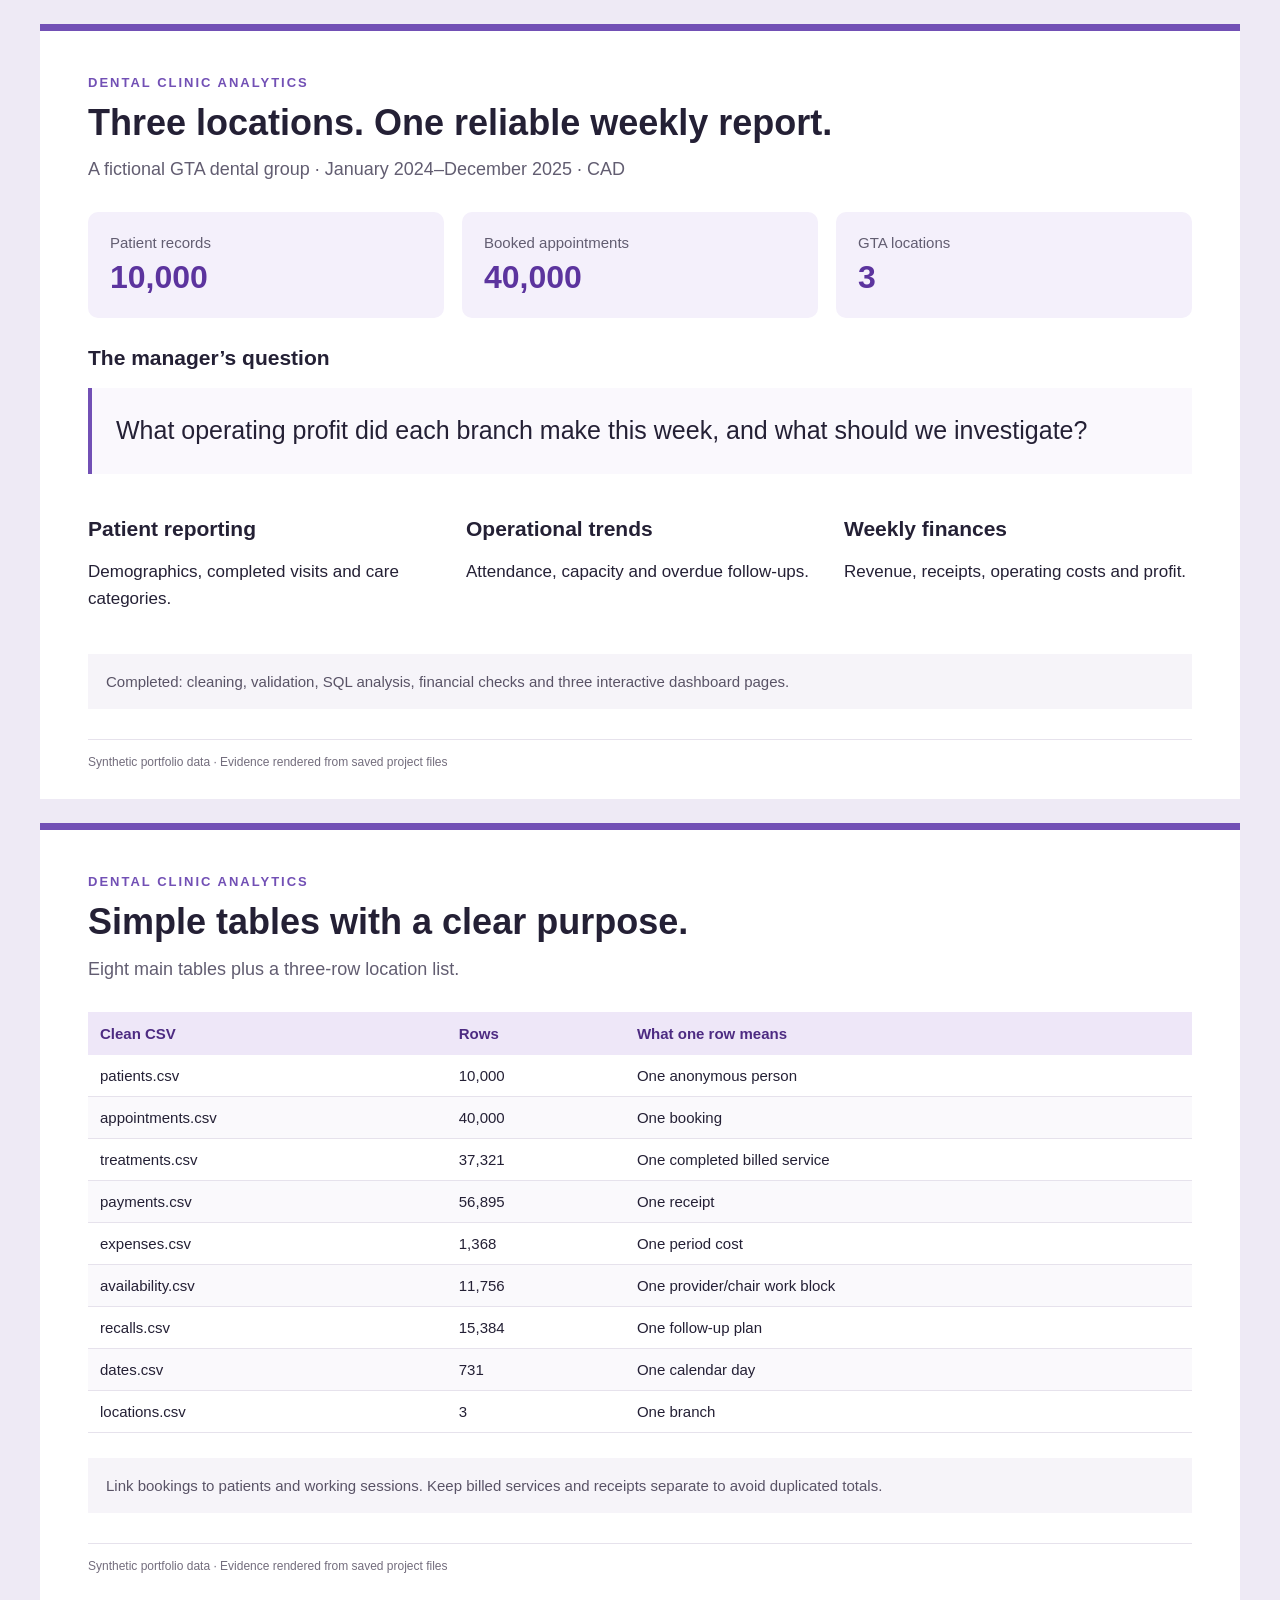
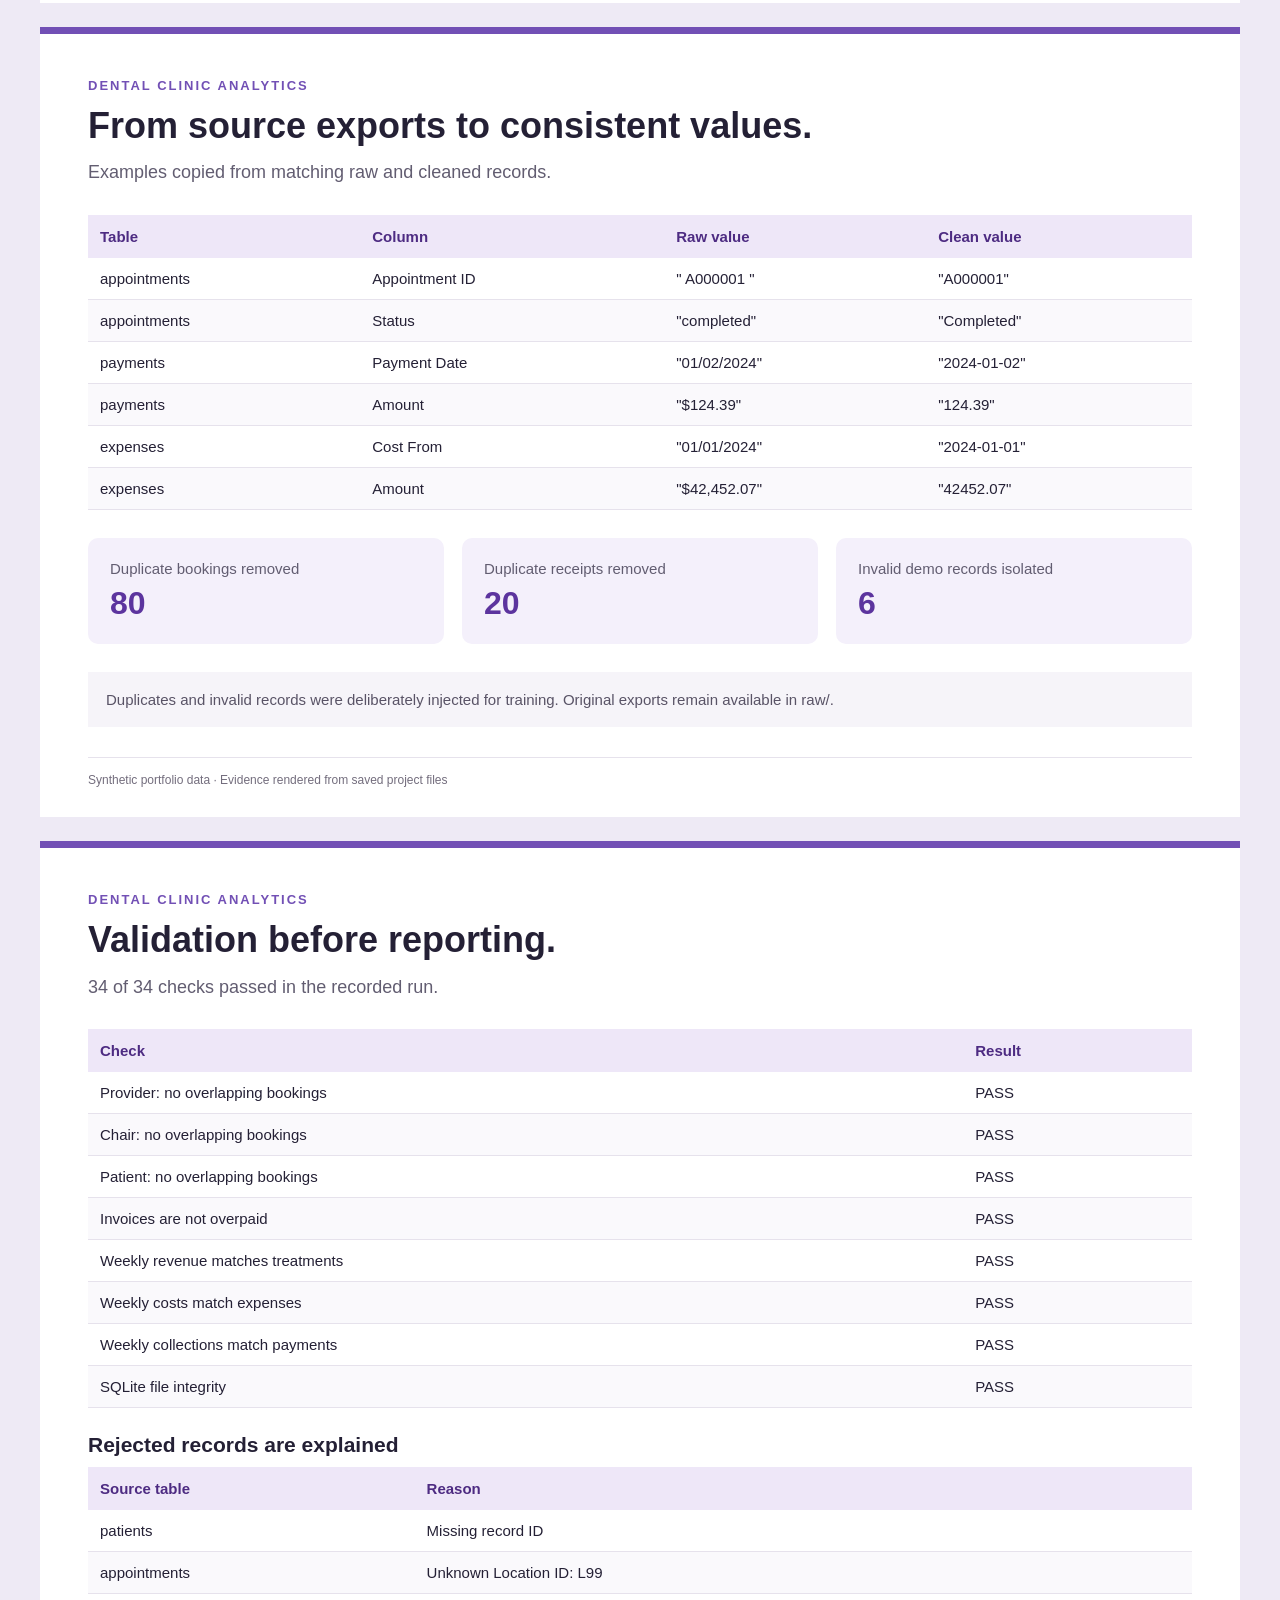
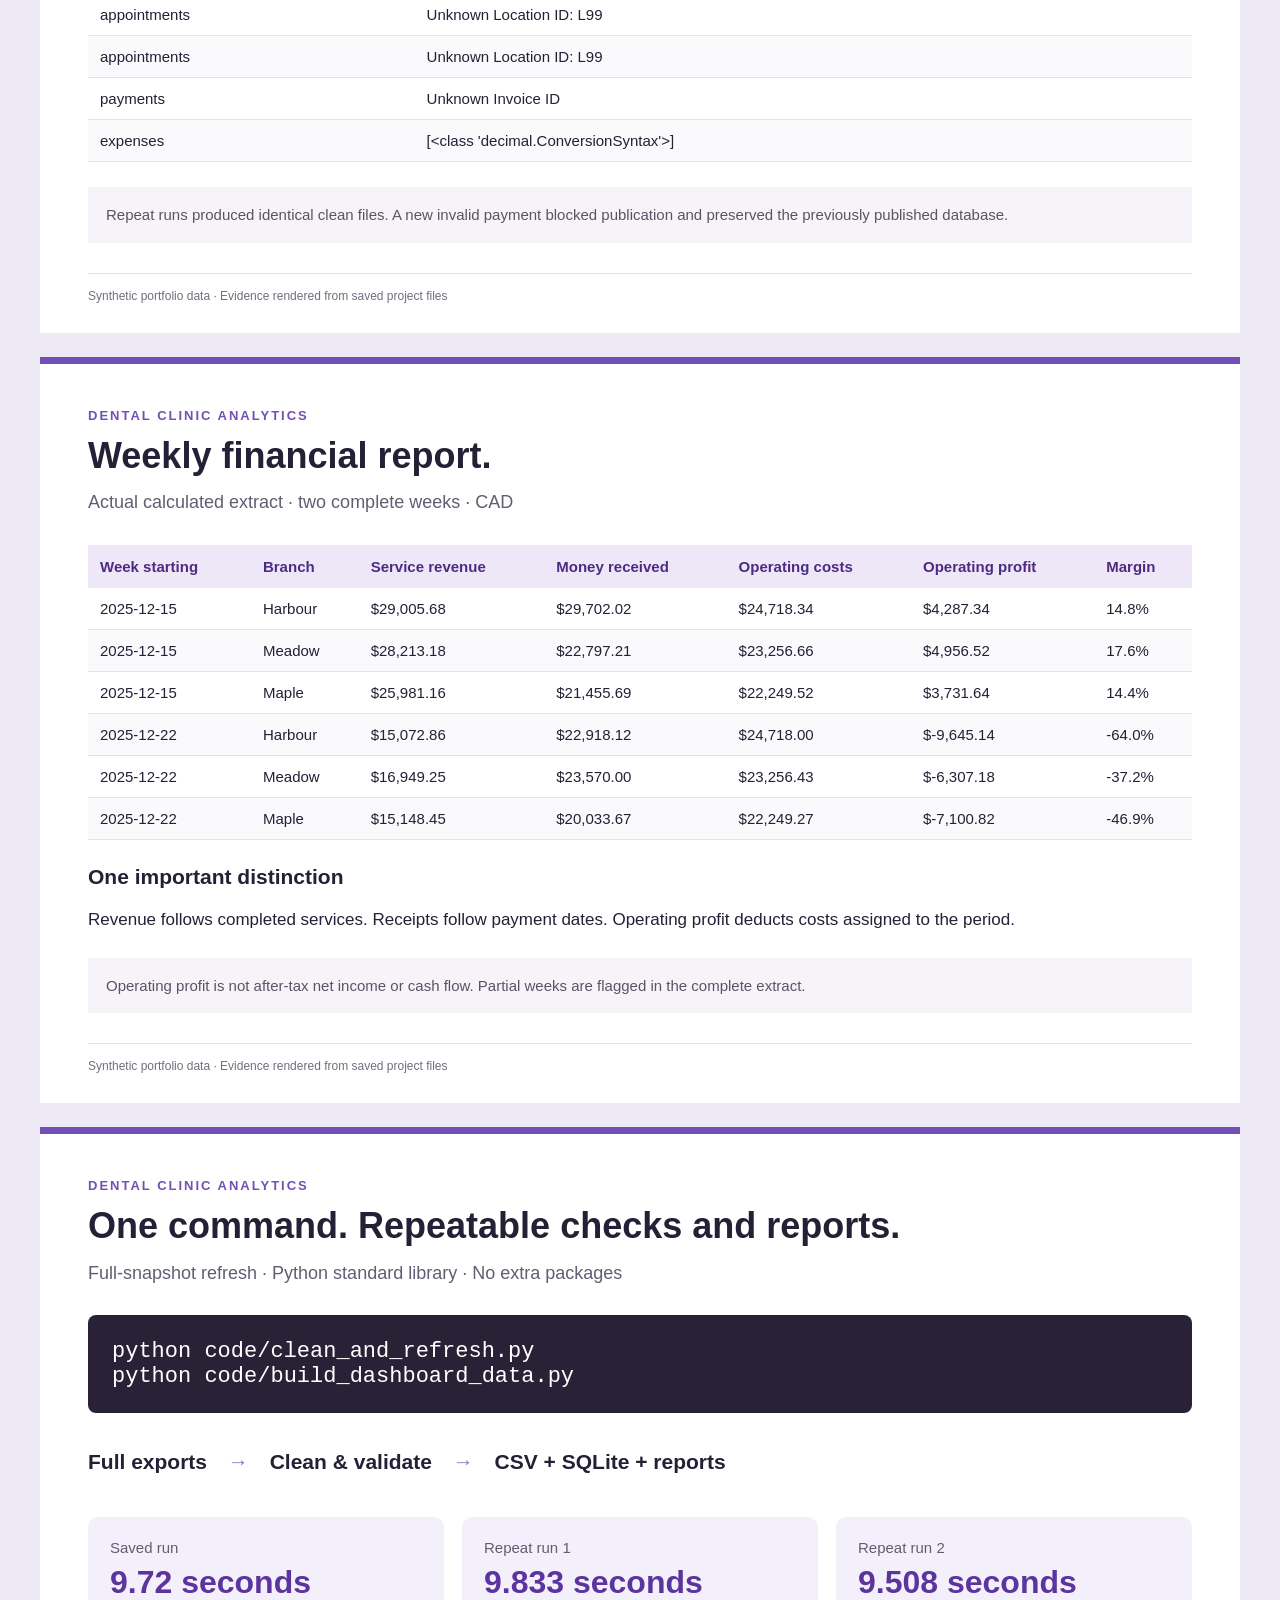
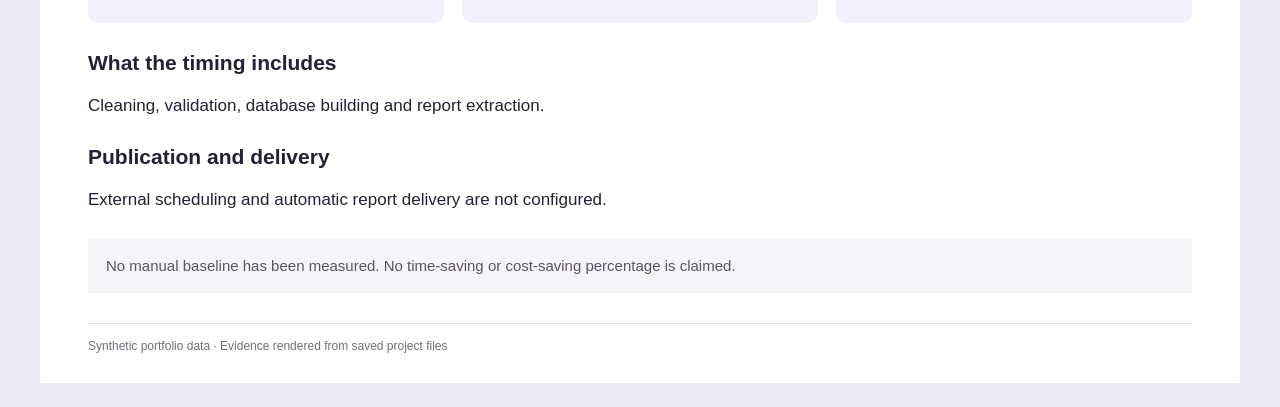
==== commit 949e602d: "Restore original three-page dashboard and concise report" ====
--- a/docs/evidence.html
+++ b/docs/evidence.html
@@ -1 +1 @@
-<!doctype html><html lang="en"><meta charset="utf-8"><title>Dental analytics — saved evidence</title><style>*{box-sizing:border-box}body{margin:0;background:#eeeaf5;color:#242035;font:17px -apple-system,BlinkMacSystemFont,"Segoe UI",sans-serif}section{width:1200px;background:#fff;margin:24px auto;padding:44px 48px 30px;border-top:7px solid #7250b5}h1{font-size:36px;line-height:1.15;margin:12px 0}h2{font-size:21px;margin:25px 0 10px}.eyebrow{font-size:13px;letter-spacing:2px;font-weight:700;color:#7250b5}.subtitle{color:#625d71;margin:0 0 28px;font-size:18px}.metrics{display:flex;gap:18px;margin:28px 0}.metric{flex:1;background:#f4f0fb;border-radius:10px;padding:22px}.metric div{font-size:15px;color:#625d71}.metric strong{display:block;font-size:32px;margin-top:8px;color:#5c349e}.columns{display:flex;gap:30px}.columns>div{flex:1}p{line-height:1.6}blockquote{margin:18px 0;padding:24px;border-left:4px solid #7250b5;background:#faf8fd;font-size:25px;line-height:1.5}table{width:100%;border-collapse:collapse;font-size:15px;table-layout:auto}th{text-align:left;background:#eee7f8;padding:13px 12px;color:#4d2b82}td{padding:12px;border-bottom:1px solid #e6e2ec;overflow-wrap:anywhere}tbody tr:nth-child(even){background:#faf9fc}.note{background:#f6f4f9;padding:16px 18px;color:#595366;font-size:15px;line-height:1.55;margin-top:25px}pre{font-size:22px;padding:24px;background:#292236;color:#fff;border-radius:8px}.flow{padding:15px 0;font-size:21px;font-weight:600}.flow span{padding:0 15px;color:#9476c6}footer{border-top:1px solid #e6e2ec;margin-top:30px;padding-top:15px;font-size:12px;color:#736d7d}</style><body><section id="01-project-scope"><div class="eyebrow">DENTAL CLINIC ANALYTICS</div><h1>Three locations. One reliable weekly report.</h1><p class="subtitle">GTA dental group · January 2024–December 2025 · CAD</p><div class="metrics"><div class="metric"><div>Patient records</div><strong>10,000</strong></div><div class="metric"><div>Booked appointments</div><strong>40,000</strong></div><div class="metric"><div>GTA locations</div><strong>3</strong></div></div><h2>The manager’s question</h2><blockquote>What operating profit did each branch make this week, and what should we investigate?</blockquote><div class="columns"><div><h2>Patient reporting</h2><p>Demographics, completed visits and care categories.</p></div><div><h2>Operational trends</h2><p>Attendance, capacity and overdue follow-ups.</p></div><div><h2>Weekly finances</h2><p>Revenue, receipts, operating costs and profit.</p></div></div><p class="note">Completed: cleaning, validation, SQL analysis, financial checks and three interactive dashboard pages.</p><footer>Evidence rendered from saved project files</footer></section><section id="02-data-tables"><div class="eyebrow">DENTAL CLINIC ANALYTICS</div><h1>Simple tables with a clear purpose.</h1><p class="subtitle">Eight main tables plus a three-row location list.</p><table><thead><tr><th>Clean CSV</th><th>Rows</th><th>What one row means</th></tr></thead><tbody><tr><td>patients.csv</td><td>10,000</td><td>One anonymous person</td></tr><tr><td>appointments.csv</td><td>40,000</td><td>One booking</td></tr><tr><td>treatments.csv</td><td>37,321</td><td>One completed billed service</td></tr><tr><td>payments.csv</td><td>56,895</td><td>One receipt</td></tr><tr><td>expenses.csv</td><td>1,368</td><td>One period cost</td></tr><tr><td>availability.csv</td><td>11,756</td><td>One provider/chair work block</td></tr><tr><td>recalls.csv</td><td>15,384</td><td>One follow-up plan</td></tr><tr><td>dates.csv</td><td>731</td><td>One calendar day</td></tr><tr><td>locations.csv</td><td>3</td><td>One branch</td></tr></tbody></table><p class="note">Link bookings to patients and working sessions. Keep billed services and receipts separate to avoid duplicated totals.</p><footer>Evidence rendered from saved project files</footer></section><section id="03-cleaning-examples"><div class="eyebrow">DENTAL CLINIC ANALYTICS</div><h1>From source exports to consistent values.</h1><p class="subtitle">Examples copied from matching raw and cleaned records.</p><table><thead><tr><th>Table</th><th>Column</th><th>Raw value</th><th>Clean value</th></tr></thead><tbody><tr><td>appointments</td><td>Appointment ID</td><td>&quot; A000001 &quot;</td><td>&quot;A000001&quot;</td></tr><tr><td>appointments</td><td>Status</td><td>&quot;completed&quot;</td><td>&quot;Completed&quot;</td></tr><tr><td>payments</td><td>Payment Date</td><td>&quot;01/02/2024&quot;</td><td>&quot;2024-01-02&quot;</td></tr><tr><td>payments</td><td>Amount</td><td>&quot;$124.39&quot;</td><td>&quot;124.39&quot;</td></tr><tr><td>expenses</td><td>Cost From</td><td>&quot;01/01/2024&quot;</td><td>&quot;2024-01-01&quot;</td></tr><tr><td>expenses</td><td>Amount</td><td>&quot;$42,452.07&quot;</td><td>&quot;42452.07&quot;</td></tr></tbody></table><div class="metrics"><div class="metric"><div>Duplicate bookings removed</div><strong>80</strong></div><div class="metric"><div>Duplicate receipts removed</div><strong>20</strong></div><div class="metric"><div>Invalid demo records isolated</div><strong>6</strong></div></div><p class="note">Duplicates and invalid records were deliberately injected for training. Original exports remain available in raw/.</p><footer>Evidence rendered from saved project files</footer></section><section id="04-quality-checks"><div class="eyebrow">DENTAL CLINIC ANALYTICS</div><h1>Validation before reporting.</h1><p class="subtitle">34 of 34 checks passed in the recorded run.</p><table><thead><tr><th>Check</th><th>Result</th></tr></thead><tbody><tr><td>Provider: no overlapping bookings</td><td>PASS</td></tr><tr><td>Chair: no overlapping bookings</td><td>PASS</td></tr><tr><td>Patient: no overlapping bookings</td><td>PASS</td></tr><tr><td>Invoices are not overpaid</td><td>PASS</td></tr><tr><td>Weekly revenue matches treatments</td><td>PASS</td></tr><tr><td>Weekly costs match expenses</td><td>PASS</td></tr><tr><td>Weekly collections match payments</td><td>PASS</td></tr><tr><td>SQLite file integrity</td><td>PASS</td></tr></tbody></table><h2>Rejected records are explained</h2><table><thead><tr><th>Source table</th><th>Reason</th></tr></thead><tbody><tr><td>patients</td><td>Missing record ID</td></tr><tr><td>appointments</td><td>Unknown Location ID: L99</td></tr><tr><td>appointments</td><td>Unknown Location ID: L99</td></tr><tr><td>appointments</td><td>Unknown Location ID: L99</td></tr><tr><td>payments</td><td>Unknown Invoice ID</td></tr><tr><td>expenses</td><td>[&lt;class &#x27;decimal.ConversionSyntax&#x27;&gt;]</td></tr></tbody></table><p class="note">Repeat runs produced identical clean files. A new invalid payment blocked publication and preserved the previously published database.</p><footer>Evidence rendered from saved project files</footer></section><section id="05-weekly-report"><div class="eyebrow">DENTAL CLINIC ANALYTICS</div><h1>Weekly financial report.</h1><p class="subtitle">Actual calculated extract · two complete weeks · CAD</p><table><thead><tr><th>Week starting</th><th>Branch</th><th>Service revenue</th><th>Money received</th><th>Operating costs</th><th>Operating profit</th><th>Margin</th></tr></thead><tbody><tr><td>2025-12-15</td><td>Harbour</td><td>$29,005.68</td><td>$29,702.02</td><td>$24,718.34</td><td>$4,287.34</td><td>14.8%</td></tr><tr><td>2025-12-15</td><td>Meadow</td><td>$28,213.18</td><td>$22,797.21</td><td>$23,256.66</td><td>$4,956.52</td><td>17.6%</td></tr><tr><td>2025-12-15</td><td>Maple</td><td>$25,981.16</td><td>$21,455.69</td><td>$22,249.52</td><td>$3,731.64</td><td>14.4%</td></tr><tr><td>2025-12-22</td><td>Harbour</td><td>$15,072.86</td><td>$22,918.12</td><td>$24,718.00</td><td>$-9,645.14</td><td>-64.0%</td></tr><tr><td>2025-12-22</td><td>Meadow</td><td>$16,949.25</td><td>$23,570.00</td><td>$23,256.43</td><td>$-6,307.18</td><td>-37.2%</td></tr><tr><td>2025-12-22</td><td>Maple</td><td>$15,148.45</td><td>$20,033.67</td><td>$22,249.27</td><td>$-7,100.82</td><td>-46.9%</td></tr></tbody></table><h2>One important distinction</h2><p>Revenue follows completed services. Receipts follow payment dates. Operating profit deducts costs assigned to the period.</p><p class="note">Operating profit is not after-tax net income or cash flow. Partial weeks are flagged in the complete extract.</p><footer>Evidence rendered from saved project files</footer></section><section id="06-automation"><div class="eyebrow">DENTAL CLINIC ANALYTICS</div><h1>One command. Repeatable checks and reports.</h1><p class="subtitle">Full-snapshot refresh · Python standard library · No extra packages</p><pre>python -m dental_analytics.clean_and_refresh<br>python -m dental_analytics.build_dashboard_data</pre><div class="flow">Full exports <span>→</span> Clean &amp; validate <span>→</span> CSV + SQLite + reports</div><div class="metrics"><div class="metric"><div>Saved run</div><strong>9.72 seconds</strong></div><div class="metric"><div>Repeat run 1</div><strong>9.833 seconds</strong></div><div class="metric"><div>Repeat run 2</div><strong>9.508 seconds</strong></div></div><h2>What the timing includes</h2><p>Cleaning, validation, database building and report extraction.</p><h2>Publication and delivery</h2><p>External scheduling and automatic report delivery are not configured.</p><p class="note">No manual baseline has been measured. No time-saving or cost-saving percentage is claimed.</p><footer>Evidence rendered from saved project files</footer></section></body></html>+<!doctype html><html lang="en"><meta charset="utf-8"><title>Dental analytics — saved evidence</title><style>*{box-sizing:border-box}body{margin:0;background:#eeeaf5;color:#242035;font:17px -apple-system,BlinkMacSystemFont,"Segoe UI",sans-serif}section{width:1200px;background:#fff;margin:24px auto;padding:44px 48px 30px;border-top:7px solid #7250b5}h1{font-size:36px;line-height:1.15;margin:12px 0}h2{font-size:21px;margin:25px 0 10px}.eyebrow{font-size:13px;letter-spacing:2px;font-weight:700;color:#7250b5}.subtitle{color:#625d71;margin:0 0 28px;font-size:18px}.metrics{display:flex;gap:18px;margin:28px 0}.metric{flex:1;background:#f4f0fb;border-radius:10px;padding:22px}.metric div{font-size:15px;color:#625d71}.metric strong{display:block;font-size:32px;margin-top:8px;color:#5c349e}.columns{display:flex;gap:30px}.columns>div{flex:1}p{line-height:1.6}blockquote{margin:18px 0;padding:24px;border-left:4px solid #7250b5;background:#faf8fd;font-size:25px;line-height:1.5}table{width:100%;border-collapse:collapse;font-size:15px;table-layout:auto}th{text-align:left;background:#eee7f8;padding:13px 12px;color:#4d2b82}td{padding:12px;border-bottom:1px solid #e6e2ec;overflow-wrap:anywhere}tbody tr:nth-child(even){background:#faf9fc}.note{background:#f6f4f9;padding:16px 18px;color:#595366;font-size:15px;line-height:1.55;margin-top:25px}pre{font-size:22px;padding:24px;background:#292236;color:#fff;border-radius:8px}.flow{padding:15px 0;font-size:21px;font-weight:600}.flow span{padding:0 15px;color:#9476c6}footer{border-top:1px solid #e6e2ec;margin-top:30px;padding-top:15px;font-size:12px;color:#736d7d}</style><body><section id="01-project-scope"><div class="eyebrow">DENTAL CLINIC ANALYTICS</div><h1>Three locations. One reliable weekly report.</h1><p class="subtitle">A fictional GTA dental group · January 2024–December 2025 · CAD</p><div class="metrics"><div class="metric"><div>Patient records</div><strong>10,000</strong></div><div class="metric"><div>Booked appointments</div><strong>40,000</strong></div><div class="metric"><div>GTA locations</div><strong>3</strong></div></div><h2>The manager’s question</h2><blockquote>What operating profit did each branch make this week, and what should we investigate?</blockquote><div class="columns"><div><h2>Patient reporting</h2><p>Demographics, completed visits and care categories.</p></div><div><h2>Operational trends</h2><p>Attendance, capacity and overdue follow-ups.</p></div><div><h2>Weekly finances</h2><p>Revenue, receipts, operating costs and profit.</p></div></div><p class="note">Completed: cleaning, validation, SQL analysis, financial checks and three interactive dashboard pages.</p><footer>Synthetic portfolio data · Evidence rendered from saved project files</footer></section><section id="02-data-tables"><div class="eyebrow">DENTAL CLINIC ANALYTICS</div><h1>Simple tables with a clear purpose.</h1><p class="subtitle">Eight main tables plus a three-row location list.</p><table><thead><tr><th>Clean CSV</th><th>Rows</th><th>What one row means</th></tr></thead><tbody><tr><td>patients.csv</td><td>10,000</td><td>One anonymous person</td></tr><tr><td>appointments.csv</td><td>40,000</td><td>One booking</td></tr><tr><td>treatments.csv</td><td>37,321</td><td>One completed billed service</td></tr><tr><td>payments.csv</td><td>56,895</td><td>One receipt</td></tr><tr><td>expenses.csv</td><td>1,368</td><td>One period cost</td></tr><tr><td>availability.csv</td><td>11,756</td><td>One provider/chair work block</td></tr><tr><td>recalls.csv</td><td>15,384</td><td>One follow-up plan</td></tr><tr><td>dates.csv</td><td>731</td><td>One calendar day</td></tr><tr><td>locations.csv</td><td>3</td><td>One branch</td></tr></tbody></table><p class="note">Link bookings to patients and working sessions. Keep billed services and receipts separate to avoid duplicated totals.</p><footer>Synthetic portfolio data · Evidence rendered from saved project files</footer></section><section id="03-cleaning-examples"><div class="eyebrow">DENTAL CLINIC ANALYTICS</div><h1>From source exports to consistent values.</h1><p class="subtitle">Examples copied from matching raw and cleaned records.</p><table><thead><tr><th>Table</th><th>Column</th><th>Raw value</th><th>Clean value</th></tr></thead><tbody><tr><td>appointments</td><td>Appointment ID</td><td>&quot; A000001 &quot;</td><td>&quot;A000001&quot;</td></tr><tr><td>appointments</td><td>Status</td><td>&quot;completed&quot;</td><td>&quot;Completed&quot;</td></tr><tr><td>payments</td><td>Payment Date</td><td>&quot;01/02/2024&quot;</td><td>&quot;2024-01-02&quot;</td></tr><tr><td>payments</td><td>Amount</td><td>&quot;$124.39&quot;</td><td>&quot;124.39&quot;</td></tr><tr><td>expenses</td><td>Cost From</td><td>&quot;01/01/2024&quot;</td><td>&quot;2024-01-01&quot;</td></tr><tr><td>expenses</td><td>Amount</td><td>&quot;$42,452.07&quot;</td><td>&quot;42452.07&quot;</td></tr></tbody></table><div class="metrics"><div class="metric"><div>Duplicate bookings removed</div><strong>80</strong></div><div class="metric"><div>Duplicate receipts removed</div><strong>20</strong></div><div class="metric"><div>Invalid demo records isolated</div><strong>6</strong></div></div><p class="note">Duplicates and invalid records were deliberately injected for training. Original exports remain available in raw/.</p><footer>Synthetic portfolio data · Evidence rendered from saved project files</footer></section><section id="04-quality-checks"><div class="eyebrow">DENTAL CLINIC ANALYTICS</div><h1>Validation before reporting.</h1><p class="subtitle">34 of 34 checks passed in the recorded run.</p><table><thead><tr><th>Check</th><th>Result</th></tr></thead><tbody><tr><td>Provider: no overlapping bookings</td><td>PASS</td></tr><tr><td>Chair: no overlapping bookings</td><td>PASS</td></tr><tr><td>Patient: no overlapping bookings</td><td>PASS</td></tr><tr><td>Invoices are not overpaid</td><td>PASS</td></tr><tr><td>Weekly revenue matches treatments</td><td>PASS</td></tr><tr><td>Weekly costs match expenses</td><td>PASS</td></tr><tr><td>Weekly collections match payments</td><td>PASS</td></tr><tr><td>SQLite file integrity</td><td>PASS</td></tr></tbody></table><h2>Rejected records are explained</h2><table><thead><tr><th>Source table</th><th>Reason</th></tr></thead><tbody><tr><td>patients</td><td>Missing record ID</td></tr><tr><td>appointments</td><td>Unknown Location ID: L99</td></tr><tr><td>appointments</td><td>Unknown Location ID: L99</td></tr><tr><td>appointments</td><td>Unknown Location ID: L99</td></tr><tr><td>payments</td><td>Unknown Invoice ID</td></tr><tr><td>expenses</td><td>[&lt;class &#x27;decimal.ConversionSyntax&#x27;&gt;]</td></tr></tbody></table><p class="note">Repeat runs produced identical clean files. A new invalid payment blocked publication and preserved the previously published database.</p><footer>Synthetic portfolio data · Evidence rendered from saved project files</footer></section><section id="05-weekly-report"><div class="eyebrow">DENTAL CLINIC ANALYTICS</div><h1>Weekly financial report.</h1><p class="subtitle">Actual calculated extract · two complete weeks · CAD</p><table><thead><tr><th>Week starting</th><th>Branch</th><th>Service revenue</th><th>Money received</th><th>Operating costs</th><th>Operating profit</th><th>Margin</th></tr></thead><tbody><tr><td>2025-12-15</td><td>Harbour</td><td>$29,005.68</td><td>$29,702.02</td><td>$24,718.34</td><td>$4,287.34</td><td>14.8%</td></tr><tr><td>2025-12-15</td><td>Meadow</td><td>$28,213.18</td><td>$22,797.21</td><td>$23,256.66</td><td>$4,956.52</td><td>17.6%</td></tr><tr><td>2025-12-15</td><td>Maple</td><td>$25,981.16</td><td>$21,455.69</td><td>$22,249.52</td><td>$3,731.64</td><td>14.4%</td></tr><tr><td>2025-12-22</td><td>Harbour</td><td>$15,072.86</td><td>$22,918.12</td><td>$24,718.00</td><td>$-9,645.14</td><td>-64.0%</td></tr><tr><td>2025-12-22</td><td>Meadow</td><td>$16,949.25</td><td>$23,570.00</td><td>$23,256.43</td><td>$-6,307.18</td><td>-37.2%</td></tr><tr><td>2025-12-22</td><td>Maple</td><td>$15,148.45</td><td>$20,033.67</td><td>$22,249.27</td><td>$-7,100.82</td><td>-46.9%</td></tr></tbody></table><h2>One important distinction</h2><p>Revenue follows completed services. Receipts follow payment dates. Operating profit deducts costs assigned to the period.</p><p class="note">Operating profit is not after-tax net income or cash flow. Partial weeks are flagged in the complete extract.</p><footer>Synthetic portfolio data · Evidence rendered from saved project files</footer></section><section id="06-automation"><div class="eyebrow">DENTAL CLINIC ANALYTICS</div><h1>One command. Repeatable checks and reports.</h1><p class="subtitle">Full-snapshot refresh · Python standard library · No extra packages</p><pre>python code/clean_and_refresh.py<br>python code/build_dashboard_data.py</pre><div class="flow">Full exports <span>→</span> Clean &amp; validate <span>→</span> CSV + SQLite + reports</div><div class="metrics"><div class="metric"><div>Saved run</div><strong>9.72 seconds</strong></div><div class="metric"><div>Repeat run 1</div><strong>9.833 seconds</strong></div><div class="metric"><div>Repeat run 2</div><strong>9.508 seconds</strong></div></div><h2>What the timing includes</h2><p>Cleaning, validation, database building and report extraction.</p><h2>Publication and delivery</h2><p>External scheduling and automatic report delivery are not configured.</p><p class="note">No manual baseline has been measured. No time-saving or cost-saving percentage is claimed.</p><footer>Synthetic portfolio data · Evidence rendered from saved project files</footer></section></body></html>
